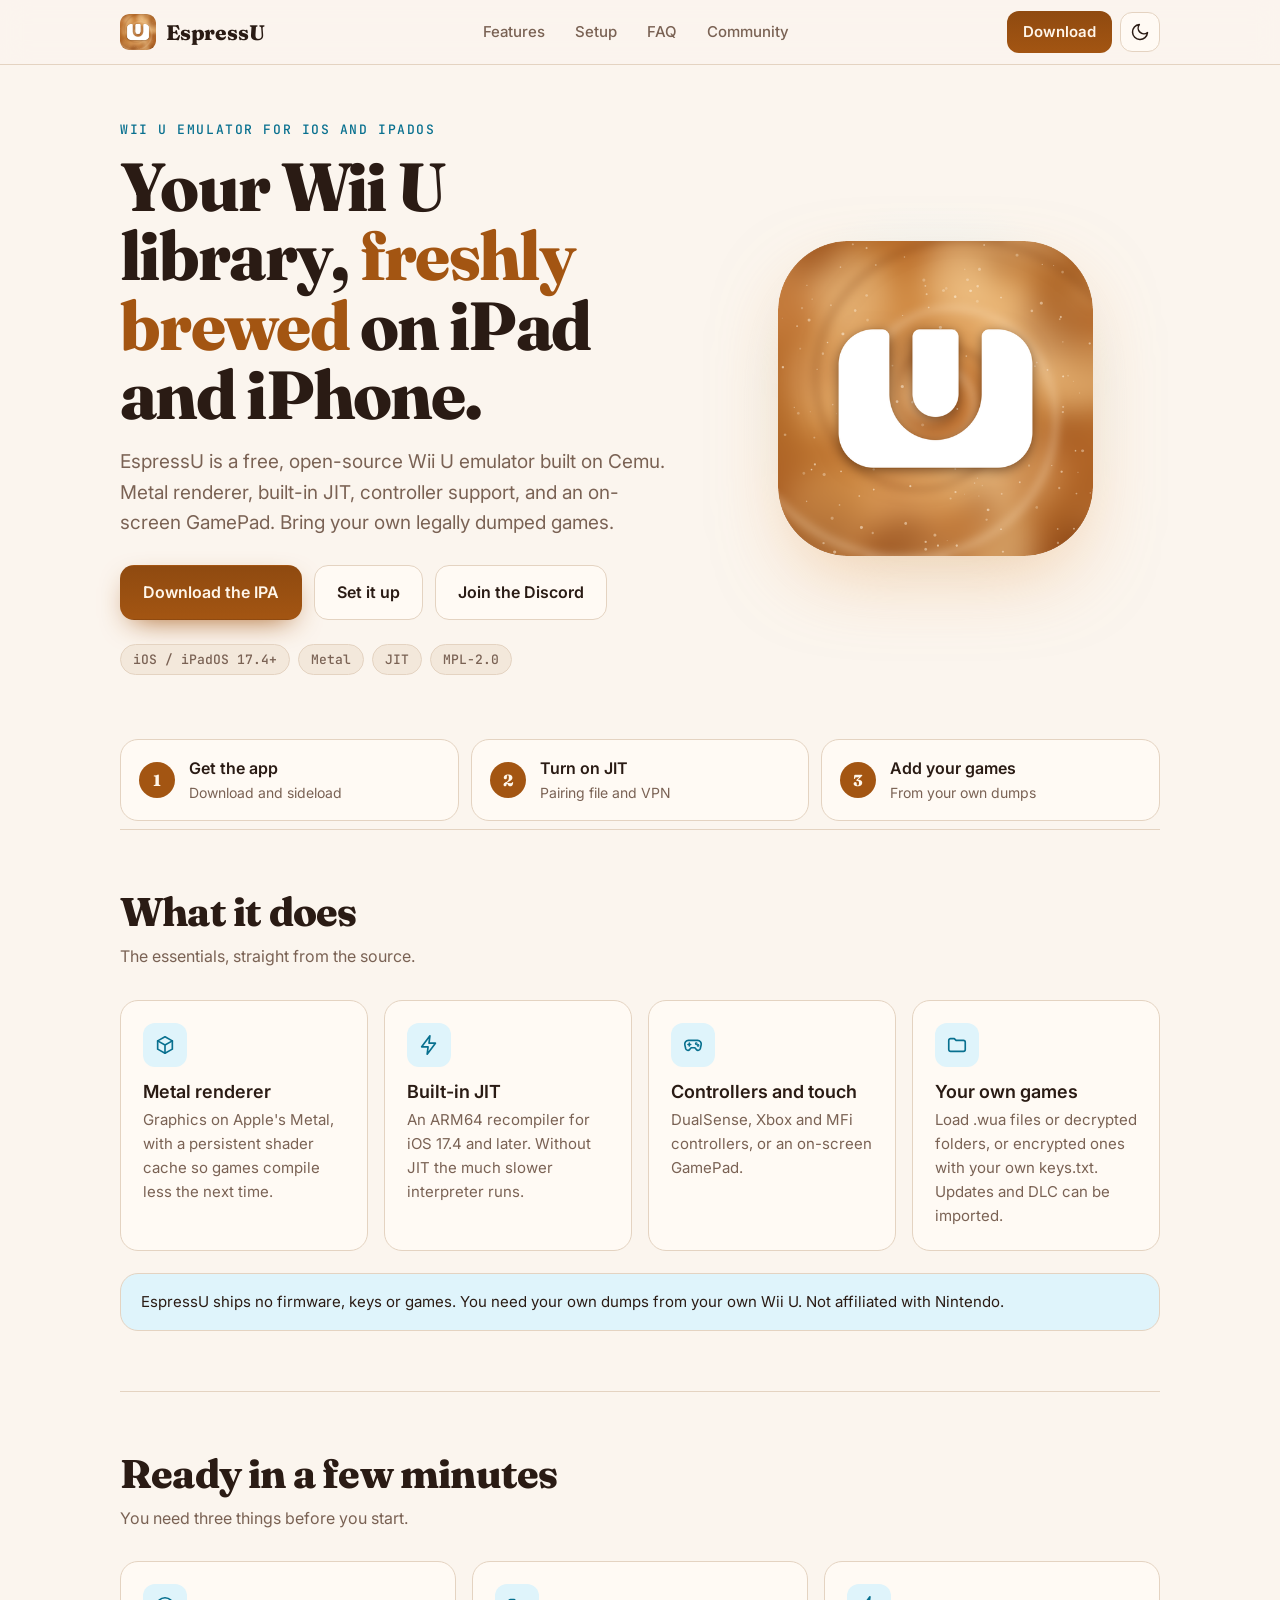
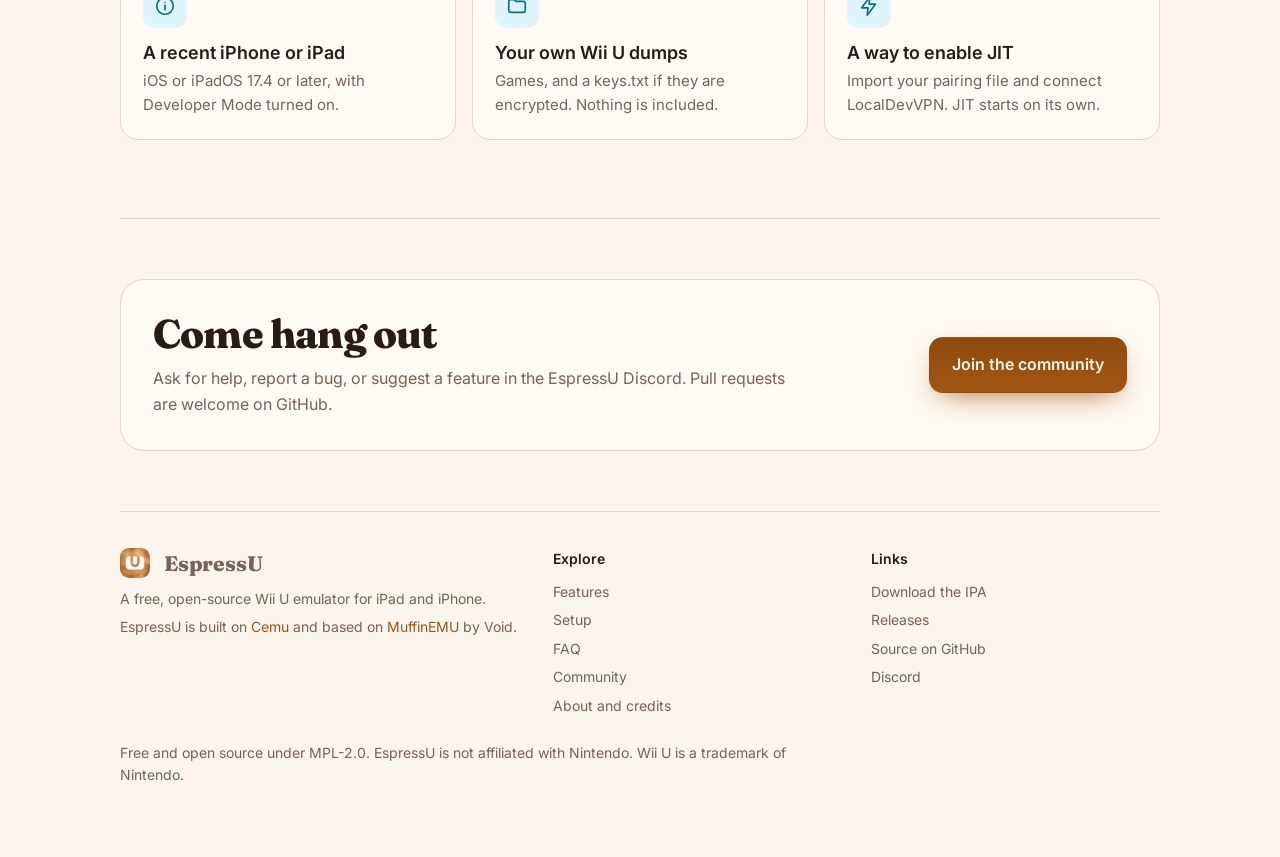
==== index.html @ 50a2adeb "EspressU website: six static pages Co-authored-by: Void <muffinemu.dev@gmail.com>" ====
<!doctype html>
<html lang="en">
<head>
<meta charset="utf-8">
<meta name="viewport" content="width=device-width, initial-scale=1, viewport-fit=cover">
<title>EspressU - Wii U games on iPad and iPhone</title>
<link rel="icon" href="assets/icon.png">
<meta name="description" content="EspressU is a free, open-source Wii U emulator for iPad and iPhone, built on Cemu. Bring your own legally dumped games.">
<meta property="og:title" content="EspressU - Wii U games on iPad and iPhone"><meta property="og:description" content="EspressU is a free, open-source Wii U emulator for iPad and iPhone, built on Cemu. Bring your own legally dumped games."><meta property="og:image" content="assets/icon.png"><meta property="og:image:alt" content="The EspressU app icon: a white Wii U logo on a swirl of coffee crema">
<link rel="preconnect" href="https://fonts.googleapis.com"><link rel="preconnect" href="https://fonts.gstatic.com" crossorigin>
<link href="https://fonts.googleapis.com/css2?family=Fraunces:opsz,wght@9..144,600;9..144,800&family=Inter:wght@400;500;600&family=JetBrains+Mono:wght@500&display=swap" rel="stylesheet">
<link rel="stylesheet" href="assets/style.css">
<script>try{var t=localStorage.getItem('espressu-theme');if(t)document.documentElement.setAttribute('data-theme',t)}catch(e){}</script>
</head>
<body>
<a class="skip" href="#main">Skip to content</a>
<header class="bar">
  <div class="bar-in">
    <a class="brand" href="index.html" aria-label="EspressU home"><img src="assets/icon.png" width="36" height="36" alt="">EspressU</a>
    <nav class="main" id="nav" aria-label="Main"><a href="features.html">Features</a><a href="setup.html">Setup</a><a href="faq.html">FAQ</a><a href="community.html">Community</a></nav>
    <div class="tools">
      <a class="get" href="https://github.com/EspressU/EspressU-Emu/releases/download/v1.0/EspressU-1.0.ipa" download>Download</a>
      <button class="icon-btn" id="theme" type="button" aria-label="Switch light or dark theme" title="Theme"><svg viewBox="0 0 24 24" width="20" height="20" fill="none" stroke="currentColor" stroke-width="1.8" stroke-linecap="round" stroke-linejoin="round" aria-hidden="true"><path d="M21 12.8A9 9 0 1 1 11.2 3a7 7 0 0 0 9.8 9.8z"/></svg></button>
      <button class="icon-btn burger" id="burger" type="button" aria-label="Open menu" aria-expanded="false" aria-controls="nav"><svg viewBox="0 0 24 24" width="20" height="20" fill="none" stroke="currentColor" stroke-width="1.8" stroke-linecap="round" stroke-linejoin="round" aria-hidden="true"><path d="M4 7h16M4 12h16M4 17h16"/></svg></button>
    </div>
  </div>
  <div class="progress" id="progress"></div>
</header>
<div class="wrap">
<main id="main">
<div class="hero" id="top">
  <div>
    <div class="eyebrow">Wii U emulator for iOS and iPadOS</div>
    <h1>Your Wii U library, <em>freshly brewed</em> on iPad and iPhone.</h1>
    <p class="lead">EspressU is a free, open-source Wii U emulator built on Cemu. Metal renderer, built-in JIT, controller support, and an on-screen GamePad. Bring your own legally dumped games.</p>
    <div class="cta"><a class="btn main" href="https://github.com/EspressU/EspressU-Emu/releases/download/v1.0/EspressU-1.0.ipa" download>Download the IPA</a><a class="btn alt" href="setup.html">Set it up</a><a class="btn alt" href="https://discord.gg/HPRJGXTEt8">Join the Discord</a></div>
    <div class="pills"><span class="pill">iOS / iPadOS 17.4+</span><span class="pill">Metal</span><span class="pill">JIT</span><span class="pill">MPL-2.0</span></div>
  </div>
  <div class="art"><img src="assets/icon.png" alt="EspressU app icon"></div>
</div>
<div class="quick" aria-label="Quick start">
  <a href="setup.html#step-1"><span class="num">1</span><span><b>Get the app</b><span>Download and sideload</span></span></a>
  <a href="setup.html#step-4"><span class="num">2</span><span><b>Turn on JIT</b><span>Pairing file and VPN</span></span></a>
  <a href="setup.html#step-5"><span class="num">3</span><span><b>Add your games</b><span>From your own dumps</span></span></a>
</div>
<section id="features">
  <h2>What it does</h2><p class="sub">The essentials, straight from the source.</p>
  <div class="grid">
    <a class="card" href="features.html#graphics" style="text-decoration:none;display:block"><div class="ico"><svg viewBox="0 0 24 24" width="22" height="22" fill="none" stroke="currentColor" stroke-width="1.8" stroke-linecap="round" stroke-linejoin="round" aria-hidden="true"><path d="M12 3l8 4.5v9L12 21l-8-4.5v-9z"/><path d="M12 12l8-4.5M12 12L4 7.5M12 12v9"/></svg></div><h3>Metal renderer</h3><p>Graphics on Apple's Metal, with a persistent shader cache so games compile less the next time.</p></a>
    <a class="card" href="features.html#jit" style="text-decoration:none;display:block"><div class="ico"><svg viewBox="0 0 24 24" width="22" height="22" fill="none" stroke="currentColor" stroke-width="1.8" stroke-linecap="round" stroke-linejoin="round" aria-hidden="true"><path d="M13 2L4 14h7l-1 8 9-12h-7z"/></svg></div><h3>Built-in JIT</h3><p>An ARM64 recompiler for iOS 17.4 and later. Without JIT the much slower interpreter runs.</p></a>
    <a class="card" href="features.html#controls" style="text-decoration:none;display:block"><div class="ico"><svg viewBox="0 0 24 24" width="22" height="22" fill="none" stroke="currentColor" stroke-width="1.8" stroke-linecap="round" stroke-linejoin="round" aria-hidden="true"><path d="M7 7h10a4 4 0 0 1 3.9 4.9l-1 4.2a2.5 2.5 0 0 1-4.2.9L14 15h-4l-1.7 2a2.5 2.5 0 0 1-4.2-.9l-1-4.2A4 4 0 0 1 7 7z"/><path d="M8 10v3M6.5 11.5h3"/><circle cx="15.5" cy="10.5" r=".6"/><circle cx="17.5" cy="12.5" r=".6"/></svg></div><h3>Controllers and touch</h3><p>DualSense, Xbox and MFi controllers, or an on-screen GamePad.</p></a>
    <a class="card" href="features.html#games" style="text-decoration:none;display:block"><div class="ico"><svg viewBox="0 0 24 24" width="22" height="22" fill="none" stroke="currentColor" stroke-width="1.8" stroke-linecap="round" stroke-linejoin="round" aria-hidden="true"><path d="M3 7a2 2 0 0 1 2-2h4l2 2h8a2 2 0 0 1 2 2v8a2 2 0 0 1-2 2H5a2 2 0 0 1-2-2z"/></svg></div><h3>Your own games</h3><p>Load .wua files or decrypted folders, or encrypted ones with your own keys.txt. Updates and DLC can be imported.</p></a>
  </div>
  <div class="note">EspressU ships no firmware, keys or games. You need your own dumps from your own Wii U. Not affiliated with Nintendo.</div>
</section>
<section>
  <h2>Ready in a few minutes</h2><p class="sub">You need three things before you start.</p>
  <div class="cards3">
    <a class="card" href="setup.html" style="text-decoration:none;display:block"><div class="ico"><svg viewBox="0 0 24 24" width="22" height="22" fill="none" stroke="currentColor" stroke-width="1.8" stroke-linecap="round" stroke-linejoin="round" aria-hidden="true"><circle cx="12" cy="12" r="9"/><path d="M12 11v5M12 8h.01"/></svg></div><h3>A recent iPhone or iPad</h3><p>iOS or iPadOS 17.4 or later, with Developer Mode turned on.</p></a>
    <a class="card" href="faq.html" style="text-decoration:none;display:block"><div class="ico"><svg viewBox="0 0 24 24" width="22" height="22" fill="none" stroke="currentColor" stroke-width="1.8" stroke-linecap="round" stroke-linejoin="round" aria-hidden="true"><path d="M3 7a2 2 0 0 1 2-2h4l2 2h8a2 2 0 0 1 2 2v8a2 2 0 0 1-2 2H5a2 2 0 0 1-2-2z"/></svg></div><h3>Your own Wii U dumps</h3><p>Games, and a keys.txt if they are encrypted. Nothing is included.</p></a>
    <a class="card" href="setup.html#step-4" style="text-decoration:none;display:block"><div class="ico"><svg viewBox="0 0 24 24" width="22" height="22" fill="none" stroke="currentColor" stroke-width="1.8" stroke-linecap="round" stroke-linejoin="round" aria-hidden="true"><path d="M13 2L4 14h7l-1 8 9-12h-7z"/></svg></div><h3>A way to enable JIT</h3><p>Import your pairing file and connect LocalDevVPN. JIT starts on its own.</p></a>
  </div>
</section>
<section>
  <div class="community"><div><h2>Come hang out</h2><p class="sub" style="margin:0">Ask for help, report a bug, or suggest a feature in the EspressU Discord. Pull requests are welcome on GitHub.</p></div><a class="btn main" href="community.html">Join the community</a></div>
</section>
</main>
<footer>
  <div class="foot-grid">
    <div><a class="brand" href="index.html" style="margin-bottom:10px"><img src="assets/icon.png" width="30" height="30" alt="">EspressU</a>
      <p>A free, open-source Wii U emulator for iPad and iPhone.</p>
      <p>EspressU is built on <a href="https://github.com/cemu-project/Cemu">Cemu</a> and based on <a href="https://github.com/MuffinEMU/Muffin-EMU">MuffinEMU</a> by Void.</p></div>
    <div><p class="ft">Explore</p><a href="features.html">Features</a><a href="setup.html">Setup</a><a href="faq.html">FAQ</a><a href="community.html">Community</a><a href="about.html">About and credits</a></div>
    <div><p class="ft">Links</p><a href="https://github.com/EspressU/EspressU-Emu/releases/download/v1.0/EspressU-1.0.ipa" download>Download the IPA</a><a href="https://github.com/EspressU/EspressU-Emu/releases">Releases</a><a href="https://github.com/EspressU/EspressU-Emu">Source on GitHub</a><a href="https://discord.gg/HPRJGXTEt8">Discord</a></div>
  </div>
  <p style="margin-top:22px">Free and open source under MPL-2.0. EspressU is not affiliated with Nintendo. Wii U is a trademark of Nintendo.</p>
</footer>
</div>
<a class="icon-btn top" id="totop" href="#main" aria-label="Back to top"><svg viewBox="0 0 24 24" width="20" height="20" fill="none" stroke="currentColor" stroke-width="1.8" stroke-linecap="round" stroke-linejoin="round" aria-hidden="true"><path d="M6 15l6-6 6 6"/></svg></a>
<div class="toast" id="toast" role="status" aria-live="polite"></div>
<script src="assets/site.js"></script>
</body>
</html>
---- assets/style.css ----
:root{
  --bg:#1a1210; --bg2:#231916; --card:#2b201c; --line:#3d2e28;
  --fg:#f6ece3; --muted:#bfa99b; --crema:#e8a766; --crema2:#f4c48d; --blue:#35c3f0; --blue-d:#0b2a36;
  --glass:rgba(26,18,16,.78); --radius:18px; --ok:#7bd88f; --on:#2a1608;
}
@media (prefers-color-scheme: light){
  :root:not([data-theme="dark"]){
    --bg:#fbf5ee; --bg2:#f3e8db; --card:#fffaf4; --line:#e4d3c1;
    --fg:#2a1b14; --muted:#7a6254; --crema:#a35512; --crema2:#8f4a10; --blue:#08708f; --blue-d:#dff4fb;
    --glass:rgba(251,245,238,.82); --ok:#1f8a3b; --on:#fff6ea;
  }
}
:root[data-theme="light"]{
  --bg:#fbf5ee; --bg2:#f3e8db; --card:#fffaf4; --line:#e4d3c1;
  --fg:#2a1b14; --muted:#7a6254; --crema:#a35512; --crema2:#8f4a10; --blue:#08708f; --blue-d:#dff4fb;
  --glass:rgba(251,245,238,.82); --ok:#1f8a3b; --on:#fff6ea;
}
*{box-sizing:border-box}
html{scroll-behavior:smooth;scroll-padding-top:84px}
@media (prefers-reduced-motion: reduce){html{scroll-behavior:auto}*{animation:none!important;transition:none!important}}
body{margin:0;background:var(--bg);color:var(--fg);font:16px/1.6 Inter,system-ui,sans-serif;
  padding-left:max(16px,env(safe-area-inset-left,0px));padding-right:max(16px,env(safe-area-inset-right,0px));}
a{color:inherit}
:focus-visible{outline:3px solid var(--blue);outline-offset:3px;border-radius:8px}
.wrap{max-width:1040px;margin:0 auto}
.skip{position:absolute;left:-999px;top:8px;background:var(--crema);color:var(--on);padding:8px 14px;border-radius:10px;z-index:50}
.skip:focus{left:8px}

/* header */
.bar{position:sticky;top:0;z-index:40;margin:0 calc(50% - 50vw);padding:0 max(16px,calc(50vw - 520px));background:var(--glass);
  backdrop-filter:saturate(1.4) blur(14px);-webkit-backdrop-filter:saturate(1.4) blur(14px);border-bottom:1px solid var(--line)}
.bar-in{display:flex;align-items:center;justify-content:space-between;gap:12px;height:64px}
.progress{position:absolute;left:0;bottom:-1px;height:2px;width:0;background:linear-gradient(90deg,var(--blue),var(--crema))}
.brand{display:flex;align-items:center;gap:10px;font:800 21px Fraunces,Georgia,serif;text-decoration:none;letter-spacing:-.01em}
.brand img{border-radius:9px}
nav.main{display:flex;gap:4px;align-items:center}
nav.main a{padding:8px 13px;border-radius:999px;text-decoration:none;color:var(--muted);font-weight:500;font-size:15px;transition:background .15s,color .15s}
nav.main a:hover{background:var(--bg2);color:var(--fg)}
nav.main a[aria-current="true"]{background:var(--bg2);color:var(--fg)}
.tools{display:flex;gap:8px;align-items:center}
.icon-btn{width:40px;height:40px;border-radius:12px;border:1px solid var(--line);background:var(--card);color:var(--fg);display:grid;place-items:center;cursor:pointer}
.icon-btn:hover{border-color:var(--blue)}
.burger{display:none}
.get{display:inline-flex;align-items:center;padding:9px 16px;border-radius:12px;font-weight:600;font-size:15px;text-decoration:none;
  background:linear-gradient(180deg,var(--crema2),var(--crema));color:var(--on)}
.get:hover{filter:brightness(1.06)}

/* hero */
.hero{display:grid;grid-template-columns:1.1fr .9fr;gap:40px;align-items:center;padding:56px 0 64px}
.hero>*{min-width:0}
.eyebrow{font:500 13px 'JetBrains Mono',monospace;letter-spacing:.12em;text-transform:uppercase;color:var(--blue)}
h1{font:800 clamp(38px,6.4vw,68px)/1.02 Fraunces,Georgia,serif;letter-spacing:-.025em;margin:14px 0 18px;text-wrap:balance}
h1 em{font-style:normal;color:var(--crema)}
.lead{font-size:19px;color:var(--muted);max-width:34em;margin:0 0 26px}
.cta{display:flex;gap:12px;flex-wrap:wrap}
.btn{display:inline-flex;align-items:center;gap:8px;padding:14px 22px;border-radius:14px;font-weight:600;text-decoration:none;border:1px solid var(--line);cursor:pointer;font:inherit;font-weight:600;color:inherit;background:none}
.btn.main{background:linear-gradient(180deg,var(--crema2),var(--crema));color:var(--on);border-color:transparent;box-shadow:0 10px 30px -12px var(--crema)}
.btn.main:hover{filter:brightness(1.06)}
.btn.alt{background:var(--card)}
.btn.alt:hover{border-color:var(--blue)}
.pills{display:flex;gap:8px;flex-wrap:wrap;margin-top:24px}
.pill{font:500 13px 'JetBrains Mono',monospace;padding:6px 12px;border-radius:999px;background:var(--bg2);border:1px solid var(--line);color:var(--muted)}
.art{position:relative;aspect-ratio:1/1;max-width:100%;display:grid;place-items:center}
.art::before{content:"";position:absolute;inset:4%;border-radius:50%;background:radial-gradient(circle,var(--blue-d),transparent 68%)}
.art img{position:relative;width:70%;height:auto;border-radius:22%;box-shadow:0 30px 80px -20px rgba(232,167,102,.55);transition:transform .4s}
.art:hover img{transform:rotate(-3deg) scale(1.03)}

/* quick path */
.quick{display:grid;grid-template-columns:repeat(3,1fr);gap:12px;margin:0 0 8px}
.quick a{display:flex;gap:14px;align-items:center;padding:16px 18px;border:1px solid var(--line);border-radius:var(--radius);background:var(--card);text-decoration:none;transition:border-color .15s,transform .15s}
.quick a:hover{border-color:var(--blue);transform:translateY(-2px)}
.quick b{font-weight:600}
.quick span span{display:block;color:var(--muted);font-size:14px}
.quick .num{display:grid;color:var(--on)}
.num{flex:none;width:36px;height:36px;border-radius:50%;background:var(--crema);color:var(--on);display:grid;place-items:center;font:800 16px Fraunces,serif}

section{padding:60px 0;border-top:1px solid var(--line)}
section.first{border-top:0}
h2{font:800 clamp(28px,4.5vw,40px)/1.1 Fraunces,Georgia,serif;letter-spacing:-.02em;margin:0 0 10px;text-wrap:balance}
.sub{color:var(--muted);margin:0 0 30px;max-width:40em}
.grid{display:grid;grid-template-columns:repeat(auto-fit,minmax(230px,1fr));gap:16px}
.card{background:var(--card);border:1px solid var(--line);border-radius:var(--radius);padding:22px}
.card h3,.card h2{margin:0 0 6px;font:600 18px Inter,sans-serif;letter-spacing:0}
.card p{margin:0;color:var(--muted);font-size:15px}
.ico{width:44px;height:44px;border-radius:12px;display:grid;place-items:center;background:var(--blue-d);color:var(--blue);margin-bottom:14px}
.note{margin-top:22px;padding:16px 20px;border-radius:var(--radius);background:var(--blue-d);border:1px solid var(--line);font-size:15px}

/* setup checklist */
.setup-head{display:flex;align-items:end;justify-content:space-between;gap:16px;flex-wrap:wrap;margin-bottom:6px}
.meter{display:flex;align-items:center;gap:12px;color:var(--muted);font-size:14px}
.meter-bar{width:160px;height:8px;border-radius:99px;background:var(--bg2);overflow:hidden;border:1px solid var(--line)}
.meter-bar i{display:block;height:100%;width:0;background:linear-gradient(90deg,var(--blue),var(--ok));transition:width .3s}
ol.steps{list-style:none;margin:0;padding:0;display:grid;gap:12px}
ol.steps li{background:var(--card);border:1px solid var(--line);border-radius:var(--radius);padding:16px 18px;display:grid;grid-template-columns:auto 1fr auto;gap:14px;align-items:center;transition:border-color .2s,opacity .2s}
ol.steps li.done{opacity:.62;border-color:var(--ok)}
ol.steps li.done .t{text-decoration:line-through;text-decoration-color:var(--muted)}
.chk{appearance:none;width:30px;height:30px;border-radius:50%;border:2px solid var(--line);background:var(--bg2);cursor:pointer;display:grid;place-items:center;margin:0;flex:none}
.chk:checked{background:var(--ok);border-color:var(--ok)}
.chk:checked::after{content:"";width:8px;height:14px;border:solid #0d2514;border-width:0 3px 3px 0;transform:rotate(45deg) translate(-1px,-1px)}
.steps .t{font-weight:600;display:block}
.steps .d{color:var(--muted);font-size:15px}
.steps .act{display:flex;gap:8px;flex-wrap:wrap;justify-content:flex-end}
.mini{padding:8px 14px;border-radius:10px;border:1px solid var(--line);background:var(--bg2);font-weight:600;font-size:14px;text-decoration:none;color:inherit;cursor:pointer;font-family:inherit}
.mini:hover{border-color:var(--blue)}
.mini.dl{background:linear-gradient(180deg,var(--crema2),var(--crema));color:var(--on);border-color:transparent}
.reset{background:none;border:0;color:var(--muted);text-decoration:underline;cursor:pointer;font:inherit;font-size:14px;padding:0}

/* themes */
.chips{display:flex;flex-wrap:wrap;gap:8px}
.chip{padding:7px 14px;border-radius:999px;background:var(--card);border:1px solid var(--line);font-size:14px}

/* faq */
details{background:var(--card);border:1px solid var(--line);border-radius:var(--radius);padding:0 20px;margin-bottom:10px}
details[open]{border-color:var(--blue)}
summary{cursor:pointer;padding:16px 0;font-weight:600;list-style:none;display:flex;justify-content:space-between;gap:16px;align-items:center}
summary::-webkit-details-marker{display:none}
summary::after{content:"+";font:600 22px Inter;color:var(--blue);transition:transform .2s}
details[open] summary::after{transform:rotate(45deg)}
details p{margin:0 0 16px;color:var(--muted)}

.community{display:grid;grid-template-columns:1fr auto;gap:24px;align-items:center;background:var(--card);border:1px solid var(--line);border-radius:24px;padding:32px}
.community>*{min-width:0}
footer{padding:36px 0 64px;border-top:1px solid var(--line);color:var(--muted);font-size:14px}
footer p{margin:6px 0;max-width:48em}
footer a{color:var(--crema)}
.top{position:fixed;right:max(16px,env(safe-area-inset-right,0px));bottom:max(16px,env(safe-area-inset-bottom,0px));opacity:0;pointer-events:none;transition:opacity .2s;z-index:30}
.top.show{opacity:1;pointer-events:auto}
.toast{position:fixed;left:50%;bottom:24px;transform:translateX(-50%) translateY(20px);background:var(--fg);color:var(--bg);padding:10px 18px;border-radius:12px;font-size:14px;opacity:0;transition:.2s;z-index:60;pointer-events:none}
.toast.show{opacity:1;transform:translateX(-50%)}

@media (max-width:820px){
  nav.main{position:absolute;left:0;right:0;top:64px;flex-direction:column;align-items:stretch;padding:10px max(16px,env(safe-area-inset-left,0px)) 14px;background:var(--bg);border-bottom:1px solid var(--line);display:none}
  nav.main.open{display:flex}
  nav.main a{padding:12px 14px;font-size:16px}
  .burger{display:grid}
  .get{display:none}
  .hero{grid-template-columns:1fr;padding:32px 0 44px}
  .art{max-width:240px;margin:0 auto;order:-1}
  .quick{grid-template-columns:1fr}
  .community{grid-template-columns:1fr}
  ol.steps li{grid-template-columns:auto 1fr}
  ol.steps .act{grid-column:1/-1;justify-content:flex-start}
}

/* inner pages */
.page-hero{padding:48px 0 28px}
.crumb{font:500 13px 'JetBrains Mono',monospace;letter-spacing:.08em;text-transform:uppercase;color:var(--muted);margin-bottom:10px}
.crumb a{color:var(--blue);text-decoration:none}
.page-hero h1{font-size:clamp(34px,5.4vw,54px);margin:6px 0 12px}
.split{display:grid;grid-template-columns:220px 1fr;gap:40px;align-items:start}
.split>*{min-width:0}
.toc{position:sticky;top:90px;display:grid;gap:2px;font-size:15px}
.toc a{padding:7px 12px;border-radius:10px;color:var(--muted);text-decoration:none;border-left:2px solid var(--line)}
.toc a:hover{color:var(--fg);background:var(--bg2)}
.toc a[aria-current="true"]{color:var(--fg);border-left-color:var(--crema);background:var(--bg2)}
.block{padding:8px 0 40px}
.block h2{font-size:clamp(24px,3.4vw,32px);margin:0 0 10px}
.prose p{max-width:44em;color:var(--muted);margin:0 0 14px}
.prose ul{color:var(--muted);padding-left:20px;max-width:44em}
.prose li{margin:6px 0}
.prose strong{color:var(--fg)}
.cards3{display:grid;grid-template-columns:repeat(auto-fit,minmax(260px,1fr));gap:16px;margin:18px 0}
.next{display:flex;justify-content:space-between;gap:12px;flex-wrap:wrap;margin-top:40px;padding-top:24px;border-top:1px solid var(--line)}
.search{width:100%;max-width:460px;padding:12px 16px;border-radius:14px;border:1px solid var(--line);background:var(--card);color:var(--fg);font:inherit;margin-bottom:20px}
.empty{color:var(--muted);display:none}
.kbd{font:500 13px 'JetBrains Mono',monospace;background:var(--bg2);border:1px solid var(--line);border-radius:6px;padding:1px 7px}
.foot-grid{display:grid;grid-template-columns:1.4fr 1fr 1fr;gap:28px;align-items:start}
.foot-grid .ft{margin:0 0 8px;color:var(--fg);font-size:14px;font-weight:600}
.foot-grid a{display:block;color:var(--muted);text-decoration:none;padding:3px 0}
.foot-grid a:hover{color:var(--crema)}
.foot-grid p a{display:inline;padding:0;color:var(--crema)}
.foot-grid .brand{display:flex;padding:0;gap:14px}
@media (max-width:820px){.split{grid-template-columns:1fr}.toc{position:static;grid-auto-flow:column;overflow-x:auto;gap:6px}.toc a{border-left:0;border-bottom:2px solid var(--line);white-space:nowrap}.foot-grid{grid-template-columns:1fr}}
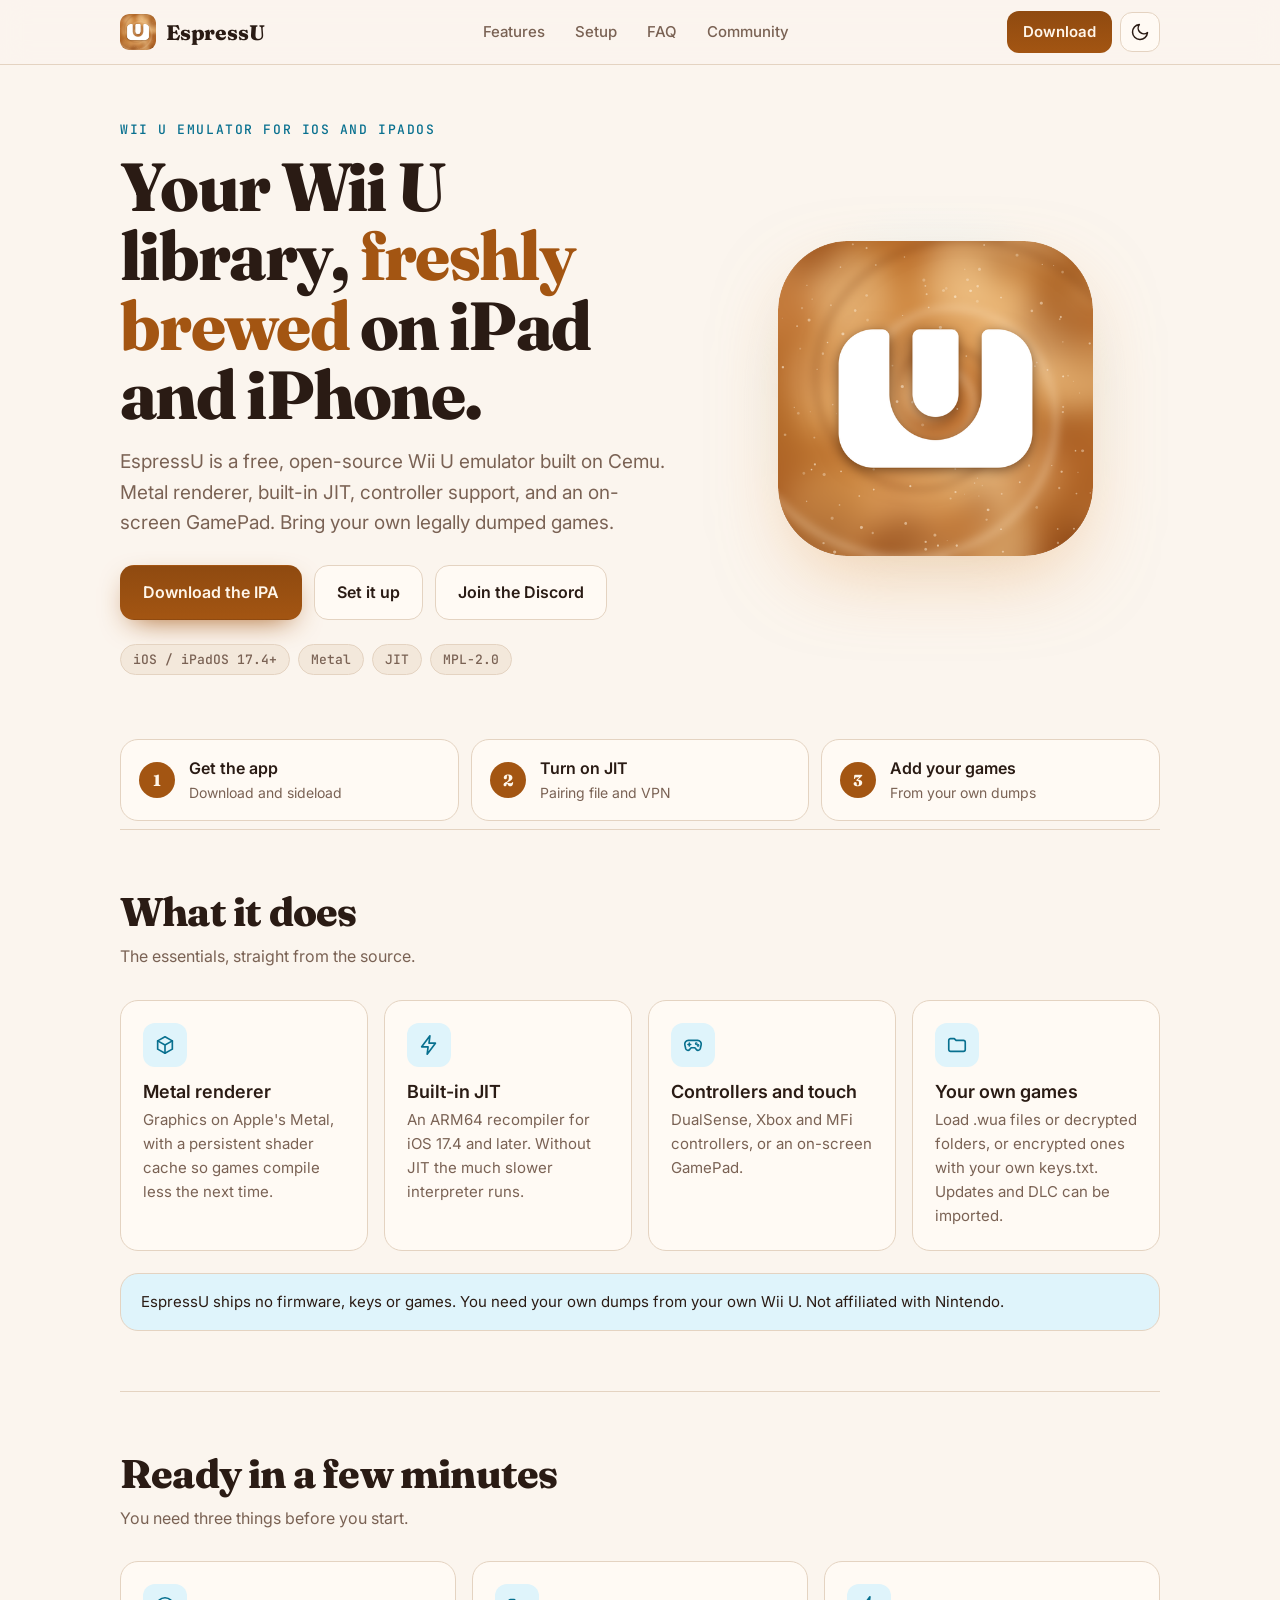
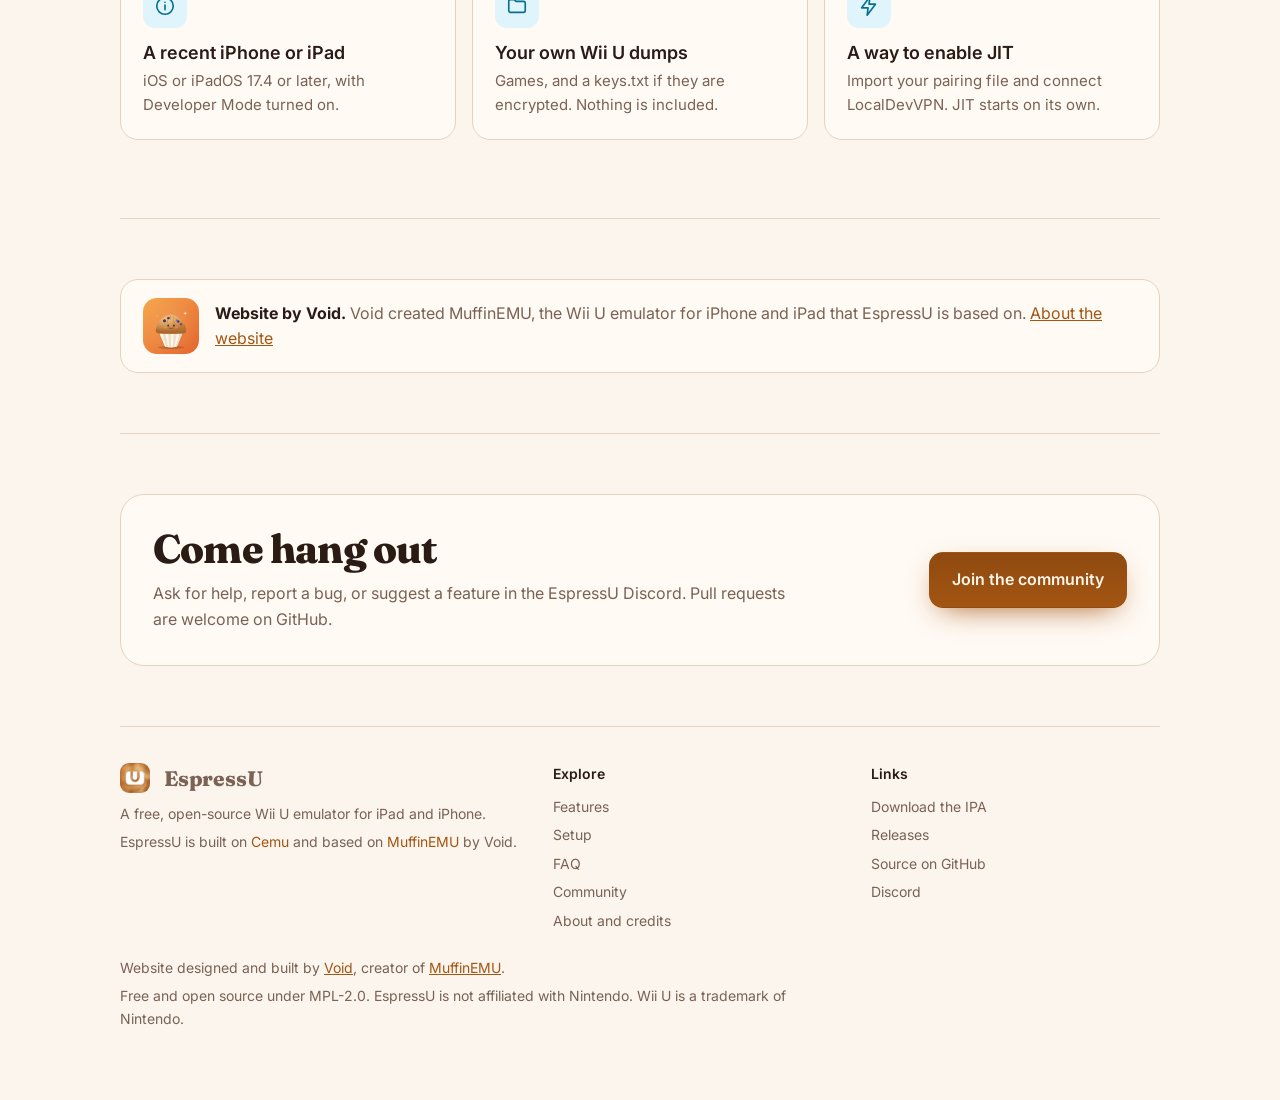
==== commit 8598ead2: "Add a 'Who built this site' section, a byline on the home page, and a footer credit Co-authored-by: " ====
--- a/index.html
+++ b/index.html
@@ -6,6 +6,7 @@
 <title>EspressU - Wii U games on iPad and iPhone</title>
 <link rel="icon" href="assets/icon.png">
 <meta name="description" content="EspressU is a free, open-source Wii U emulator for iPad and iPhone, built on Cemu. Bring your own legally dumped games.">
+<meta name="author" content="Void (MuffinEMU)">
 <meta property="og:title" content="EspressU - Wii U games on iPad and iPhone"><meta property="og:description" content="EspressU is a free, open-source Wii U emulator for iPad and iPhone, built on Cemu. Bring your own legally dumped games."><meta property="og:image" content="assets/icon.png"><meta property="og:image:alt" content="The EspressU app icon: a white Wii U logo on a swirl of coffee crema">
 <link rel="preconnect" href="https://fonts.googleapis.com"><link rel="preconnect" href="https://fonts.gstatic.com" crossorigin>
 <link href="https://fonts.googleapis.com/css2?family=Fraunces:opsz,wght@9..144,600;9..144,800&family=Inter:wght@400;500;600&family=JetBrains+Mono:wght@500&display=swap" rel="stylesheet">
@@ -62,6 +63,9 @@
   </div>
 </section>
 <section>
+  <div class="byline"><img src="assets/muffinemu.png" width="56" height="56" alt="The MuffinEMU icon, a smiling muffin"><p><strong>Website by Void.</strong> Void created MuffinEMU, the Wii U emulator for iPhone and iPad that EspressU is based on. <a href="about.html#built-by">About the website</a></p></div>
+</section>
+<section>
   <div class="community"><div><h2>Come hang out</h2><p class="sub" style="margin:0">Ask for help, report a bug, or suggest a feature in the EspressU Discord. Pull requests are welcome on GitHub.</p></div><a class="btn main" href="community.html">Join the community</a></div>
 </section>
 </main>
@@ -73,7 +77,8 @@
     <div><p class="ft">Explore</p><a href="features.html">Features</a><a href="setup.html">Setup</a><a href="faq.html">FAQ</a><a href="community.html">Community</a><a href="about.html">About and credits</a></div>
     <div><p class="ft">Links</p><a href="https://github.com/EspressU/EspressU-Emu/releases/download/v1.0/EspressU-1.0.ipa" download>Download the IPA</a><a href="https://github.com/EspressU/EspressU-Emu/releases">Releases</a><a href="https://github.com/EspressU/EspressU-Emu">Source on GitHub</a><a href="https://discord.gg/HPRJGXTEt8">Discord</a></div>
   </div>
-  <p style="margin-top:22px">Free and open source under MPL-2.0. EspressU is not affiliated with Nintendo. Wii U is a trademark of Nintendo.</p>
+  <p style="margin-top:22px">Website designed and built by <a href="about.html#built-by">Void</a>, creator of <a href="https://github.com/MuffinEMU/Muffin-EMU">MuffinEMU</a>.</p>
+  <p>Free and open source under MPL-2.0. EspressU is not affiliated with Nintendo. Wii U is a trademark of Nintendo.</p>
 </footer>
 </div>
 <a class="icon-btn top" id="totop" href="#main" aria-label="Back to top"><svg viewBox="0 0 24 24" width="20" height="20" fill="none" stroke="currentColor" stroke-width="1.8" stroke-linecap="round" stroke-linejoin="round" aria-hidden="true"><path d="M6 15l6-6 6 6"/></svg></a>
--- a/assets/style.css
+++ b/assets/style.css
@@ -171,3 +171,13 @@
 .foot-grid p a{display:inline;padding:0;color:var(--crema)}
 .foot-grid .brand{display:flex;padding:0;gap:14px}
 @media (max-width:820px){.split{grid-template-columns:1fr}.toc{position:static;grid-auto-flow:column;overflow-x:auto;gap:6px}.toc a{border-left:0;border-bottom:2px solid var(--line);white-space:nowrap}.foot-grid{grid-template-columns:1fr}}
+
+.byline{display:flex;gap:16px;align-items:center;padding:18px 22px;border:1px solid var(--line);border-radius:var(--radius);background:var(--card)}
+.byline img{border-radius:14px;flex:none}
+.byline p{margin:0;color:var(--muted)}
+.byline strong{color:var(--fg)}
+.byline a{color:var(--crema)}
+.byline.big{align-items:flex-start;margin:6px 0 18px}
+.byline.big img{border-radius:18px}
+.byline.big p+p{margin-top:10px}
+@media (max-width:560px){.byline.big{flex-direction:column}}
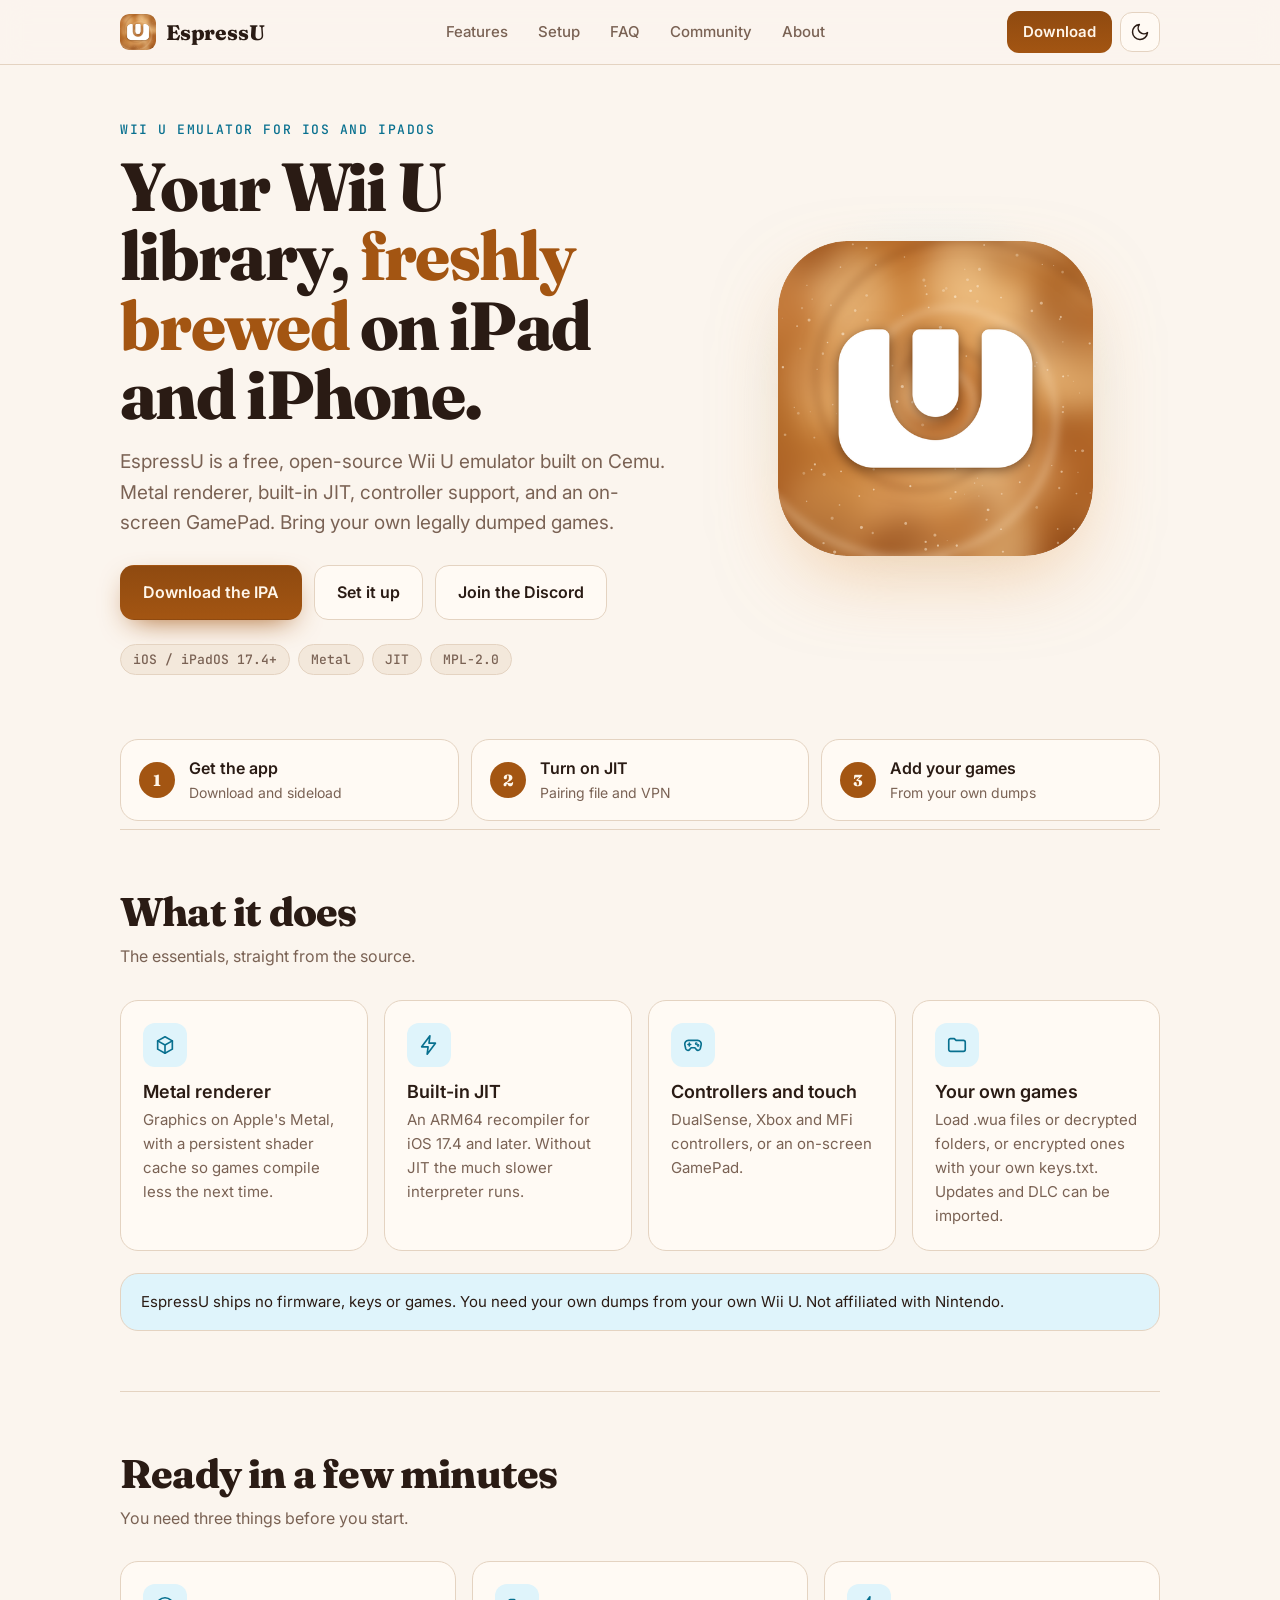
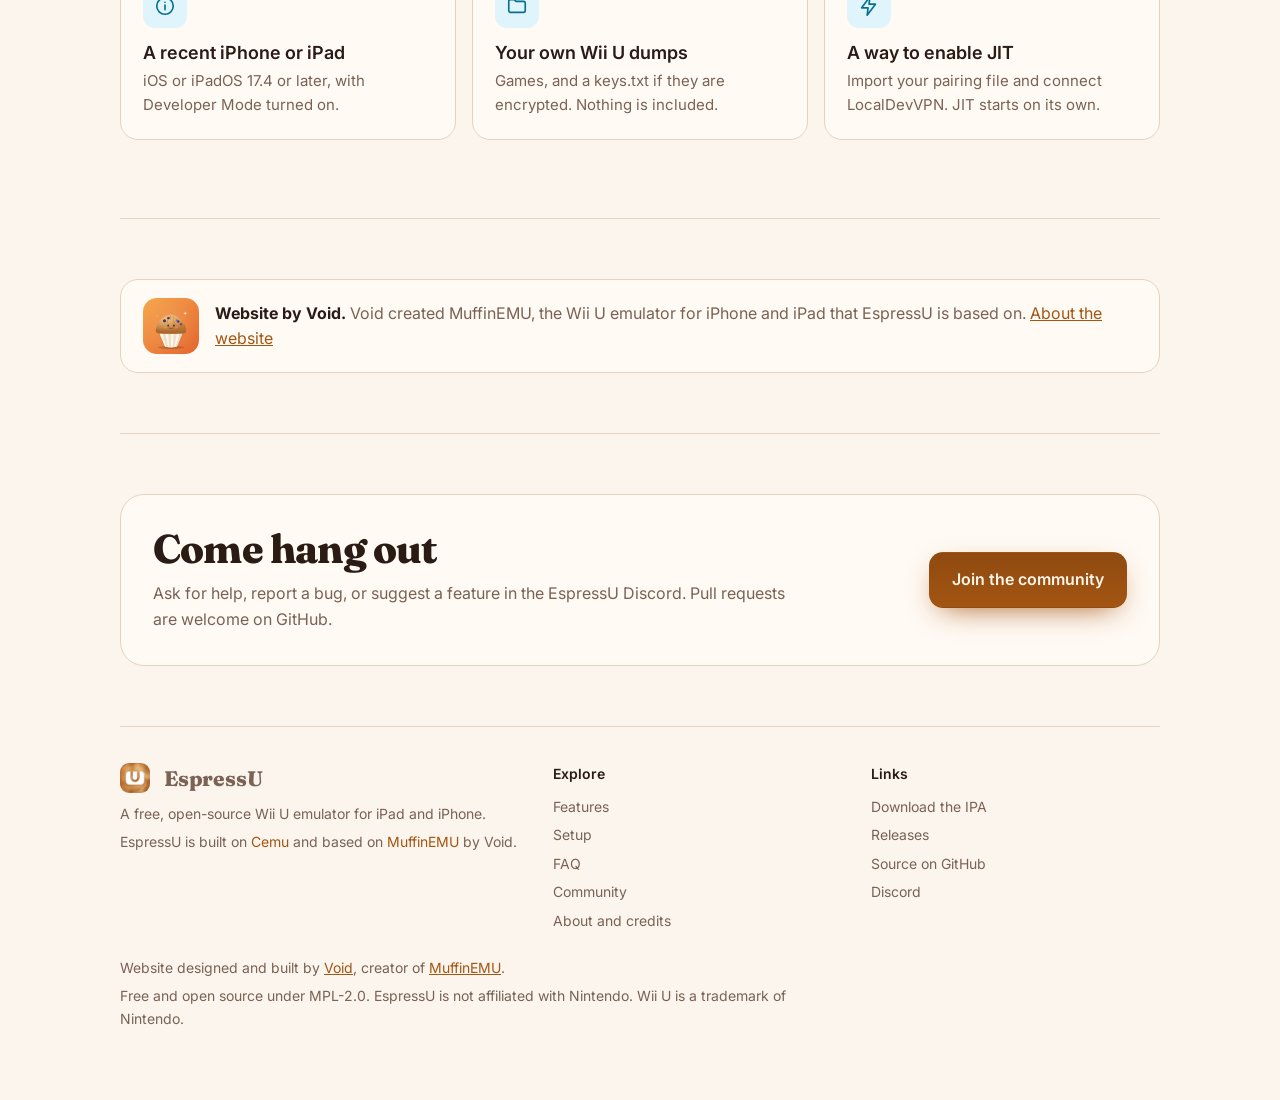
==== commit 536b83f2: "Nav: add About and mark the current page; credit as a friendly contribution Co-authored-by: Void <mu" ====
--- a/index.html
+++ b/index.html
@@ -18,7 +18,7 @@
 <header class="bar">
   <div class="bar-in">
     <a class="brand" href="index.html" aria-label="EspressU home"><img src="assets/icon.png" width="36" height="36" alt="">EspressU</a>
-    <nav class="main" id="nav" aria-label="Main"><a href="features.html">Features</a><a href="setup.html">Setup</a><a href="faq.html">FAQ</a><a href="community.html">Community</a></nav>
+    <nav class="main" id="nav" aria-label="Main"><a href="features.html">Features</a><a href="setup.html">Setup</a><a href="faq.html">FAQ</a><a href="community.html">Community</a><a href="about.html">About</a></nav>
     <div class="tools">
       <a class="get" href="https://github.com/EspressU/EspressU-Emu/releases/download/v1.0/EspressU-1.0.ipa" download>Download</a>
       <button class="icon-btn" id="theme" type="button" aria-label="Switch light or dark theme" title="Theme"><svg viewBox="0 0 24 24" width="20" height="20" fill="none" stroke="currentColor" stroke-width="1.8" stroke-linecap="round" stroke-linejoin="round" aria-hidden="true"><path d="M21 12.8A9 9 0 1 1 11.2 3a7 7 0 0 0 9.8 9.8z"/></svg></button>
--- a/assets/style.css
+++ b/assets/style.css
@@ -36,7 +36,7 @@
 nav.main{display:flex;gap:4px;align-items:center}
 nav.main a{padding:8px 13px;border-radius:999px;text-decoration:none;color:var(--muted);font-weight:500;font-size:15px;transition:background .15s,color .15s}
 nav.main a:hover{background:var(--bg2);color:var(--fg)}
-nav.main a[aria-current="true"]{background:var(--bg2);color:var(--fg)}
+nav.main a[aria-current]{background:var(--bg2);color:var(--fg);box-shadow:inset 0 -2px 0 var(--crema)}
 .tools{display:flex;gap:8px;align-items:center}
 .icon-btn{width:40px;height:40px;border-radius:12px;border:1px solid var(--line);background:var(--card);color:var(--fg);display:grid;place-items:center;cursor:pointer}
 .icon-btn:hover{border-color:var(--blue)}
@@ -99,8 +99,8 @@
 .chk:checked::after{content:"";width:8px;height:14px;border:solid #0d2514;border-width:0 3px 3px 0;transform:rotate(45deg) translate(-1px,-1px)}
 .steps .t{font-weight:600;display:block}
 .steps .d{color:var(--muted);font-size:15px}
-.steps .act{display:flex;gap:8px;flex-wrap:wrap;justify-content:flex-end}
-.mini{padding:8px 14px;border-radius:10px;border:1px solid var(--line);background:var(--bg2);font-weight:600;font-size:14px;text-decoration:none;color:inherit;cursor:pointer;font-family:inherit}
+.steps .act{display:flex;gap:8px;flex-wrap:wrap;justify-content:flex-end;align-items:center;align-self:center}
+.mini{display:inline-flex;align-items:center;justify-content:center;min-height:40px;padding:8px 16px;border-radius:10px;border:1px solid var(--line);background:var(--bg2);font-weight:600;font-size:14px;text-decoration:none;color:inherit;cursor:pointer;font-family:inherit}
 .mini:hover{border-color:var(--blue)}
 .mini.dl{background:linear-gradient(180deg,var(--crema2),var(--crema));color:var(--on);border-color:transparent}
 .reset{background:none;border:0;color:var(--muted);text-decoration:underline;cursor:pointer;font:inherit;font-size:14px;padding:0}
@@ -139,7 +139,7 @@
   .quick{grid-template-columns:1fr}
   .community{grid-template-columns:1fr}
   ol.steps li{grid-template-columns:auto 1fr}
-  ol.steps .act{grid-column:1/-1;justify-content:flex-start}
+  ol.steps .act{grid-column:1/-1;justify-content:center}
 }
 
 /* inner pages */
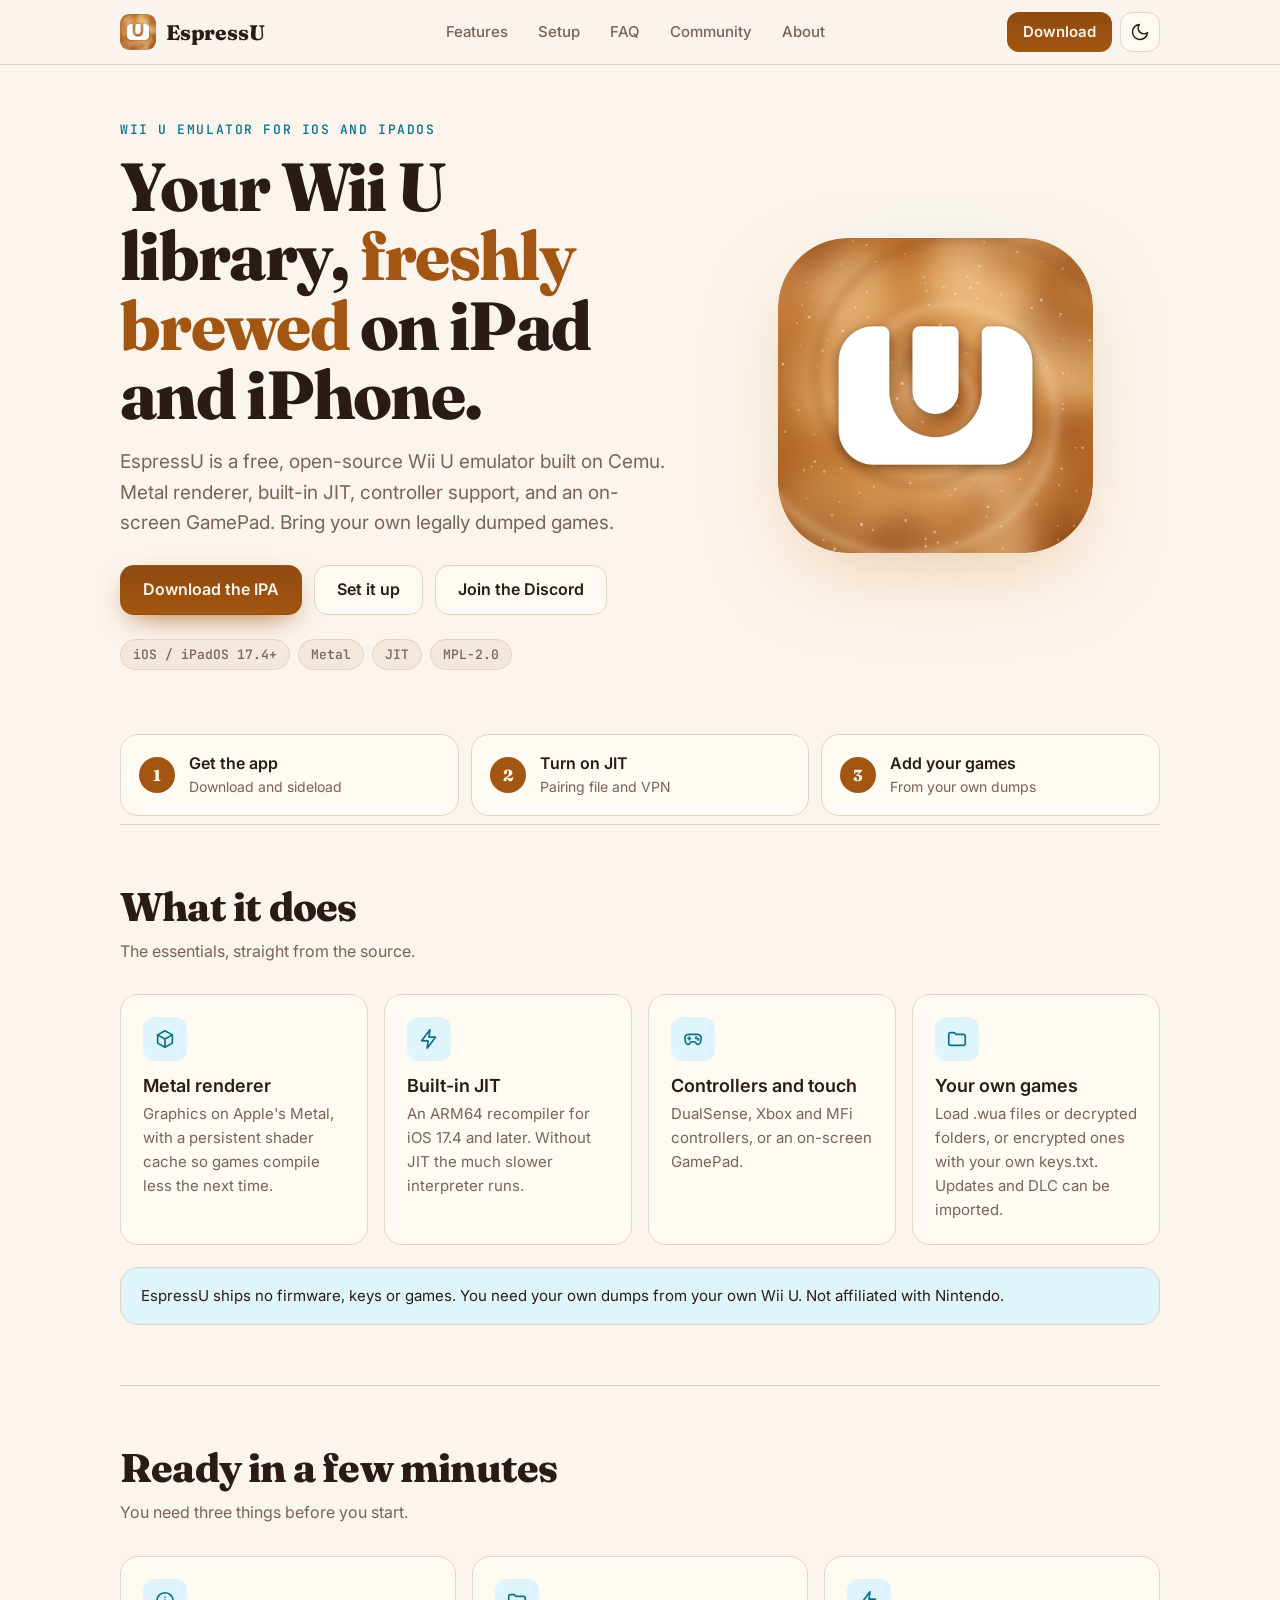
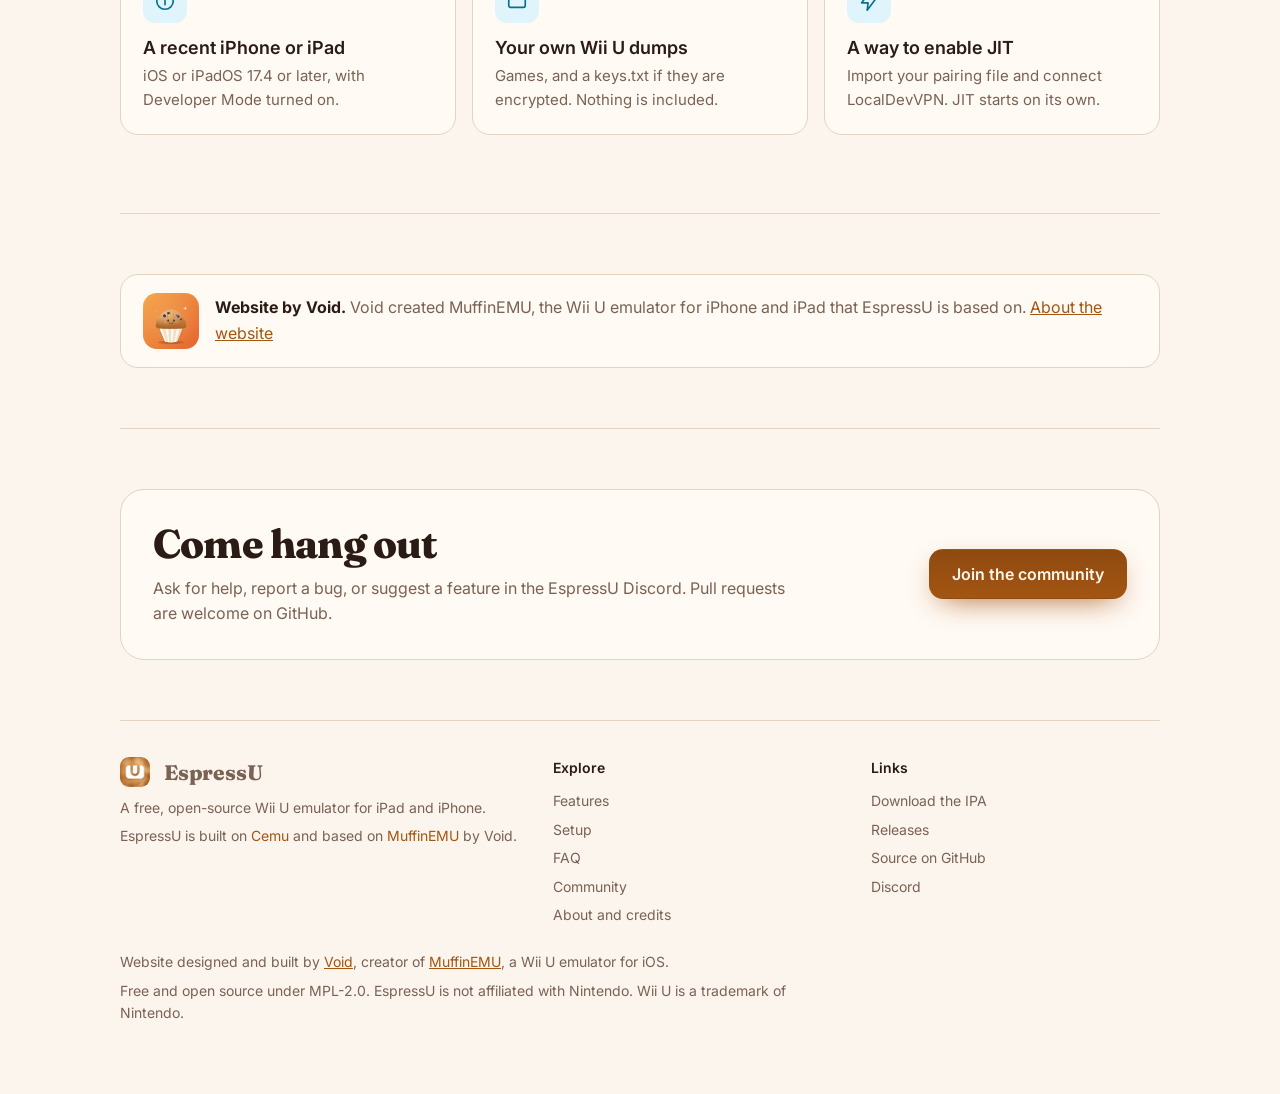
==== commit 0a56c5c0: "Footer credit: say MuffinEMU is a Wii U emulator for iOS Co-authored-by: Void <muffinemu.dev@gmail.c" ====
--- a/index.html
+++ b/index.html
@@ -77,7 +77,7 @@
     <div><p class="ft">Explore</p><a href="features.html">Features</a><a href="setup.html">Setup</a><a href="faq.html">FAQ</a><a href="community.html">Community</a><a href="about.html">About and credits</a></div>
     <div><p class="ft">Links</p><a href="https://github.com/EspressU/EspressU-Emu/releases/download/v1.0/EspressU-1.0.ipa" download>Download the IPA</a><a href="https://github.com/EspressU/EspressU-Emu/releases">Releases</a><a href="https://github.com/EspressU/EspressU-Emu">Source on GitHub</a><a href="https://discord.gg/HPRJGXTEt8">Discord</a></div>
   </div>
-  <p style="margin-top:22px">Website designed and built by <a href="about.html#built-by">Void</a>, creator of <a href="https://github.com/MuffinEMU/Muffin-EMU">MuffinEMU</a>.</p>
+  <p style="margin-top:22px">Website designed and built by <a href="about.html#built-by">Void</a>, creator of <a href="https://github.com/MuffinEMU/Muffin-EMU">MuffinEMU</a>, a Wii U emulator for iOS.</p>
   <p>Free and open source under MPL-2.0. EspressU is not affiliated with Nintendo. Wii U is a trademark of Nintendo.</p>
 </footer>
 </div>
--- a/assets/style.css
+++ b/assets/style.css
@@ -38,10 +38,10 @@
 nav.main a:hover{background:var(--bg2);color:var(--fg)}
 nav.main a[aria-current]{background:var(--bg2);color:var(--fg);box-shadow:inset 0 -2px 0 var(--crema)}
 .tools{display:flex;gap:8px;align-items:center}
-.icon-btn{width:40px;height:40px;border-radius:12px;border:1px solid var(--line);background:var(--card);color:var(--fg);display:grid;place-items:center;cursor:pointer}
+.icon-btn{width:40px;height:40px;padding:0;line-height:1;-webkit-appearance:none;appearance:none;border-radius:12px;border:1px solid var(--line);background:var(--card);color:var(--fg);display:grid;place-items:center;cursor:pointer}
 .icon-btn:hover{border-color:var(--blue)}
 .burger{display:none}
-.get{display:inline-flex;align-items:center;padding:9px 16px;border-radius:12px;font-weight:600;font-size:15px;text-decoration:none;
+.get{display:inline-flex;align-items:center;justify-content:center;height:40px;padding:0 16px;line-height:1.2;border-radius:12px;font-weight:600;font-size:15px;text-decoration:none;
   background:linear-gradient(180deg,var(--crema2),var(--crema));color:var(--on)}
 .get:hover{filter:brightness(1.06)}
 
@@ -53,7 +53,7 @@
 h1 em{font-style:normal;color:var(--crema)}
 .lead{font-size:19px;color:var(--muted);max-width:34em;margin:0 0 26px}
 .cta{display:flex;gap:12px;flex-wrap:wrap}
-.btn{display:inline-flex;align-items:center;gap:8px;padding:14px 22px;border-radius:14px;font-weight:600;text-decoration:none;border:1px solid var(--line);cursor:pointer;font:inherit;font-weight:600;color:inherit;background:none}
+.btn{display:inline-flex;align-items:center;justify-content:center;text-align:center;gap:8px;min-height:50px;padding:0 22px;line-height:1.2;-webkit-appearance:none;appearance:none;border-radius:14px;font-weight:600;text-decoration:none;border:1px solid var(--line);cursor:pointer;font:inherit;font-weight:600;color:inherit;background:none}
 .btn.main{background:linear-gradient(180deg,var(--crema2),var(--crema));color:var(--on);border-color:transparent;box-shadow:0 10px 30px -12px var(--crema)}
 .btn.main:hover{filter:brightness(1.06)}
 .btn.alt{background:var(--card)}
@@ -62,8 +62,7 @@
 .pill{font:500 13px 'JetBrains Mono',monospace;padding:6px 12px;border-radius:999px;background:var(--bg2);border:1px solid var(--line);color:var(--muted)}
 .art{position:relative;aspect-ratio:1/1;max-width:100%;display:grid;place-items:center}
 .art::before{content:"";position:absolute;inset:4%;border-radius:50%;background:radial-gradient(circle,var(--blue-d),transparent 68%)}
-.art img{position:relative;width:70%;height:auto;border-radius:22%;box-shadow:0 30px 80px -20px rgba(232,167,102,.55);transition:transform .4s}
-.art:hover img{transform:rotate(-3deg) scale(1.03)}
+.art img{position:relative;width:70%;height:auto;border-radius:22%;box-shadow:0 30px 80px -20px rgba(232,167,102,.55)}
 
 /* quick path */
 .quick{display:grid;grid-template-columns:repeat(3,1fr);gap:12px;margin:0 0 8px}
@@ -100,7 +99,7 @@
 .steps .t{font-weight:600;display:block}
 .steps .d{color:var(--muted);font-size:15px}
 .steps .act{display:flex;gap:8px;flex-wrap:wrap;justify-content:flex-end;align-items:center;align-self:center}
-.mini{display:inline-flex;align-items:center;justify-content:center;min-height:40px;padding:8px 16px;border-radius:10px;border:1px solid var(--line);background:var(--bg2);font-weight:600;font-size:14px;text-decoration:none;color:inherit;cursor:pointer;font-family:inherit}
+.mini{display:inline-flex;align-items:center;justify-content:center;text-align:center;min-height:40px;padding:0 16px;line-height:1.2;-webkit-appearance:none;appearance:none;border-radius:10px;border:1px solid var(--line);background:var(--bg2);font-weight:600;font-size:14px;text-decoration:none;color:inherit;cursor:pointer;font-family:inherit}
 .mini:hover{border-color:var(--blue)}
 .mini.dl{background:linear-gradient(180deg,var(--crema2),var(--crema));color:var(--on);border-color:transparent}
 .reset{background:none;border:0;color:var(--muted);text-decoration:underline;cursor:pointer;font:inherit;font-size:14px;padding:0}
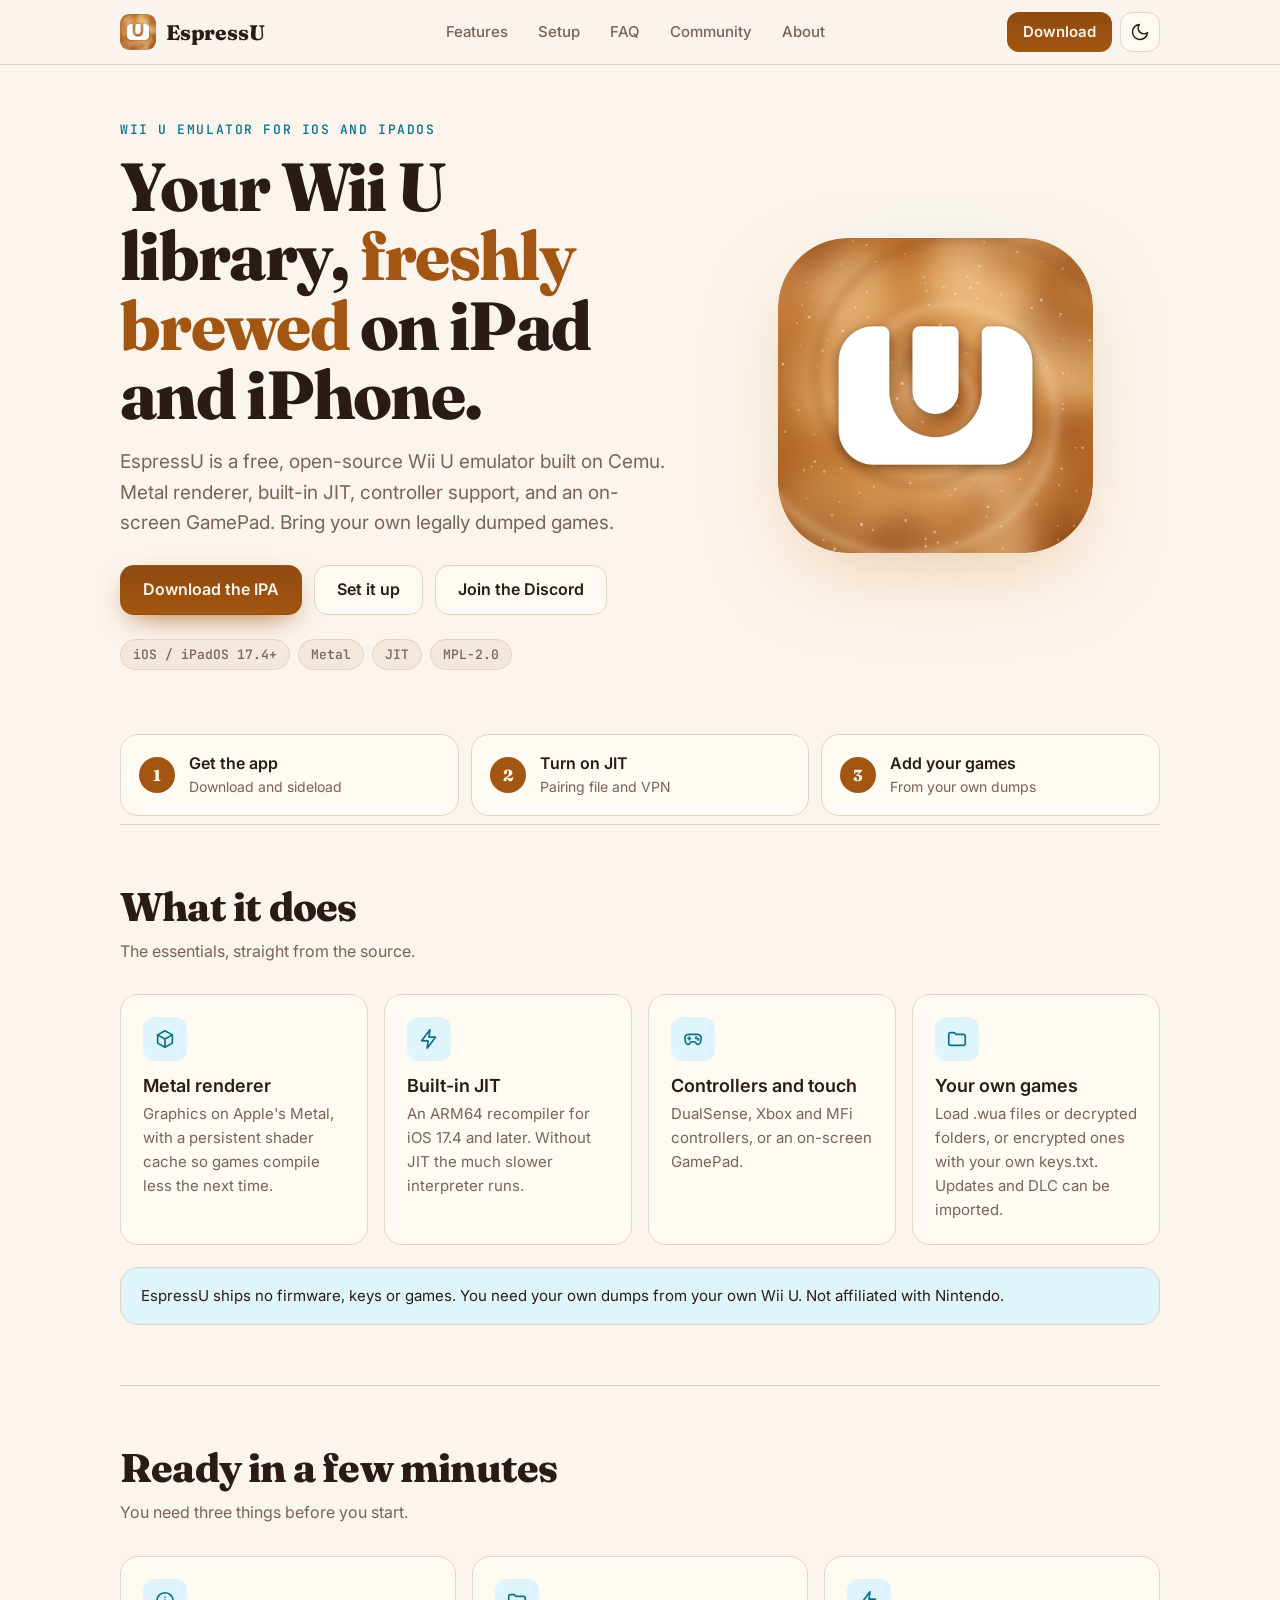
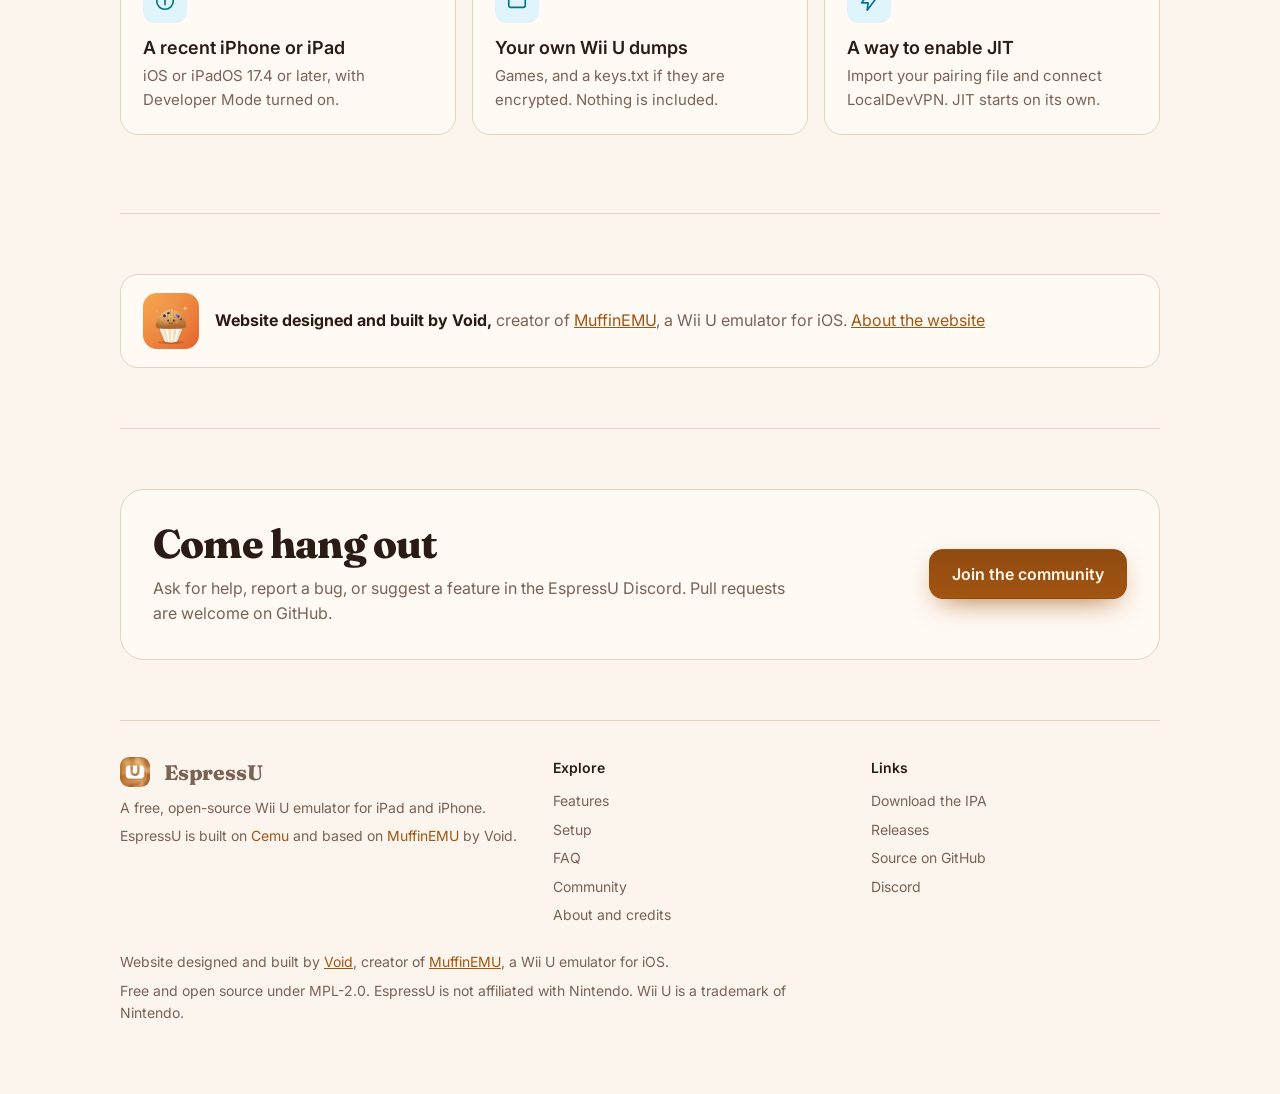
==== commit 4cd5007f: "Home: byline uses the same wording as the footer Co-authored-by: Void <muffinemu.dev@gmail.com>" ====
--- a/index.html
+++ b/index.html
@@ -63,7 +63,7 @@
   </div>
 </section>
 <section>
-  <div class="byline"><img src="assets/muffinemu.png" width="56" height="56" alt="The MuffinEMU icon, a smiling muffin"><p><strong>Website by Void.</strong> Void created MuffinEMU, the Wii U emulator for iPhone and iPad that EspressU is based on. <a href="about.html#built-by">About the website</a></p></div>
+  <div class="byline"><img src="assets/muffinemu.png" width="56" height="56" alt="The MuffinEMU icon, a smiling muffin"><p><strong>Website designed and built by Void,</strong> creator of <a href="https://github.com/MuffinEMU/Muffin-EMU">MuffinEMU</a>, a Wii U emulator for iOS. <a href="about.html#built-by">About the website</a></p></div>
 </section>
 <section>
   <div class="community"><div><h2>Come hang out</h2><p class="sub" style="margin:0">Ask for help, report a bug, or suggest a feature in the EspressU Discord. Pull requests are welcome on GitHub.</p></div><a class="btn main" href="community.html">Join the community</a></div>
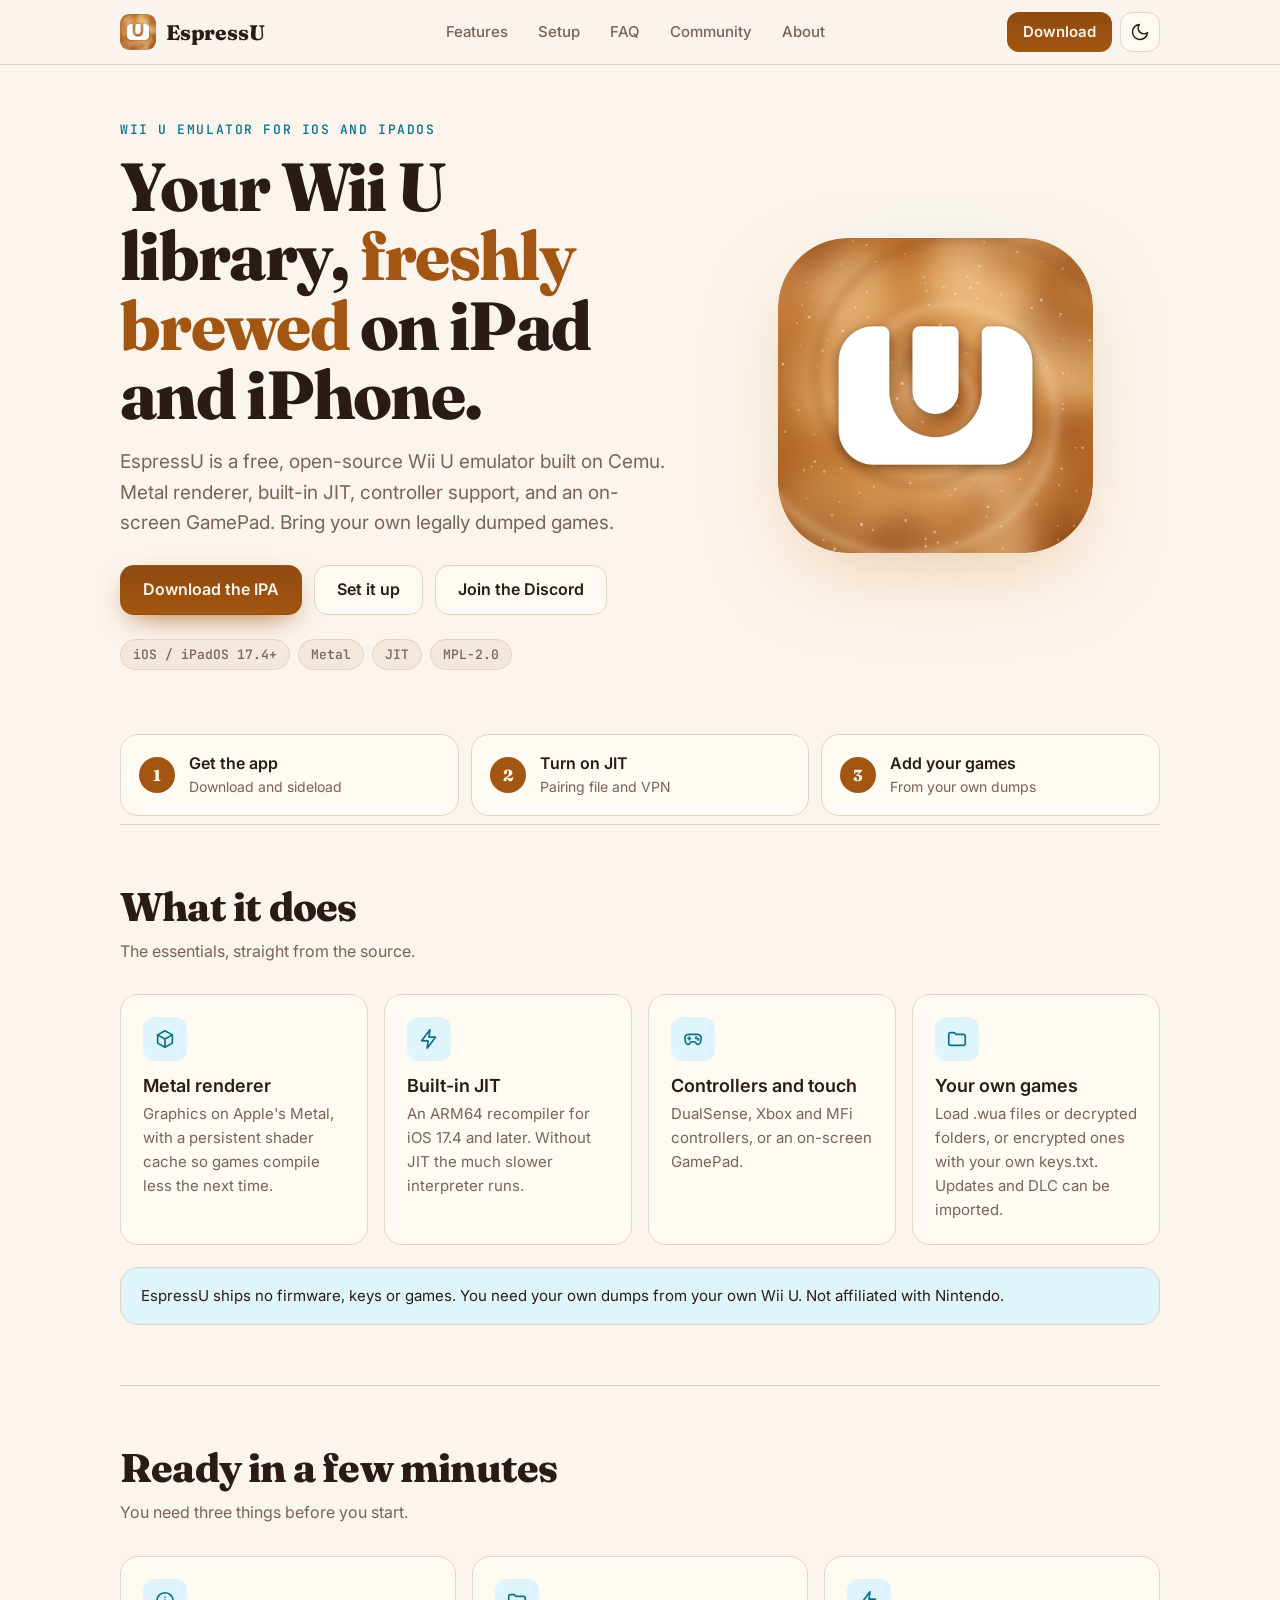
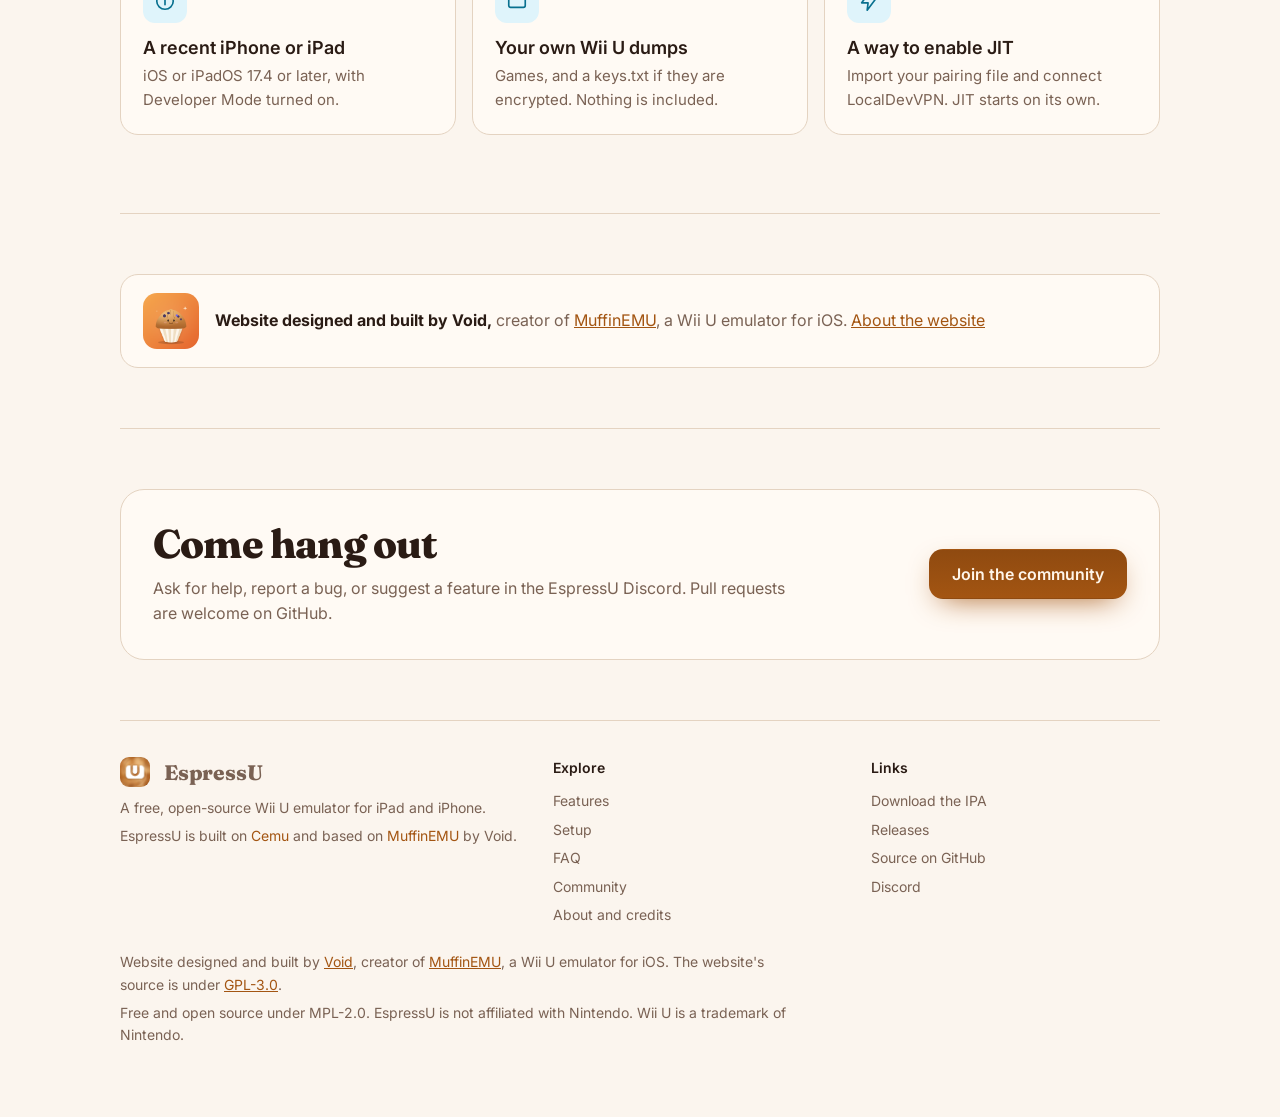
==== commit 183edc5b: "License the website under GPL-3.0 with an attribution term Adds LICENSE (GPL-3.0), ATTRIBUTION.md (s" ====
--- a/index.html
+++ b/index.html
@@ -1,6 +1,7 @@
 <!doctype html>
 <html lang="en">
 <head>
+<!-- Website for EspressU. Copyright (c) 2026 MuffinEMU Development Team (Void). SPDX-License-Identifier: GPL-3.0-only. Additional terms (GPL-3.0 section 7) apply: see ATTRIBUTION.md in https://github.com/MuffinEMU/EspressU-Site -->
 <meta charset="utf-8">
 <meta name="viewport" content="width=device-width, initial-scale=1, viewport-fit=cover">
 <title>EspressU - Wii U games on iPad and iPhone</title>
@@ -77,7 +78,7 @@
     <div><p class="ft">Explore</p><a href="features.html">Features</a><a href="setup.html">Setup</a><a href="faq.html">FAQ</a><a href="community.html">Community</a><a href="about.html">About and credits</a></div>
     <div><p class="ft">Links</p><a href="https://github.com/EspressU/EspressU-Emu/releases/download/v1.0/EspressU-1.0.ipa" download>Download the IPA</a><a href="https://github.com/EspressU/EspressU-Emu/releases">Releases</a><a href="https://github.com/EspressU/EspressU-Emu">Source on GitHub</a><a href="https://discord.gg/HPRJGXTEt8">Discord</a></div>
   </div>
-  <p style="margin-top:22px">Website designed and built by <a href="about.html#built-by">Void</a>, creator of <a href="https://github.com/MuffinEMU/Muffin-EMU">MuffinEMU</a>, a Wii U emulator for iOS.</p>
+  <p style="margin-top:22px">Website designed and built by <a href="about.html#built-by">Void</a>, creator of <a href="https://github.com/MuffinEMU/Muffin-EMU">MuffinEMU</a>, a Wii U emulator for iOS. The website's source is under <a href="about.html#site-licence">GPL-3.0</a>.</p>
   <p>Free and open source under MPL-2.0. EspressU is not affiliated with Nintendo. Wii U is a trademark of Nintendo.</p>
 </footer>
 </div>
--- a/assets/style.css
+++ b/assets/style.css
@@ -1,3 +1,5 @@
+/* EspressU website. Copyright (c) 2026 MuffinEMU Development Team (Void).
+ * SPDX-License-Identifier: GPL-3.0-only. Additional terms (GPL-3.0 section 7) apply: see ATTRIBUTION.md. */
 :root{
   --bg:#1a1210; --bg2:#231916; --card:#2b201c; --line:#3d2e28;
   --fg:#f6ece3; --muted:#bfa99b; --crema:#e8a766; --crema2:#f4c48d; --blue:#35c3f0; --blue-d:#0b2a36;
@@ -159,7 +161,7 @@
 .prose li{margin:6px 0}
 .prose strong{color:var(--fg)}
 .cards3{display:grid;grid-template-columns:repeat(auto-fit,minmax(260px,1fr));gap:16px;margin:18px 0}
-.next{display:flex;justify-content:space-between;gap:12px;flex-wrap:wrap;margin-top:40px;padding-top:24px;border-top:1px solid var(--line)}
+.next{display:flex;justify-content:space-between;align-items:center;gap:12px;flex-wrap:wrap;margin:40px 0 0;padding:28px 0;border-top:1px solid var(--line)}
 .search{width:100%;max-width:460px;padding:12px 16px;border-radius:14px;border:1px solid var(--line);background:var(--card);color:var(--fg);font:inherit;margin-bottom:20px}
 .empty{color:var(--muted);display:none}
 .kbd{font:500 13px 'JetBrains Mono',monospace;background:var(--bg2);border:1px solid var(--line);border-radius:6px;padding:1px 7px}
